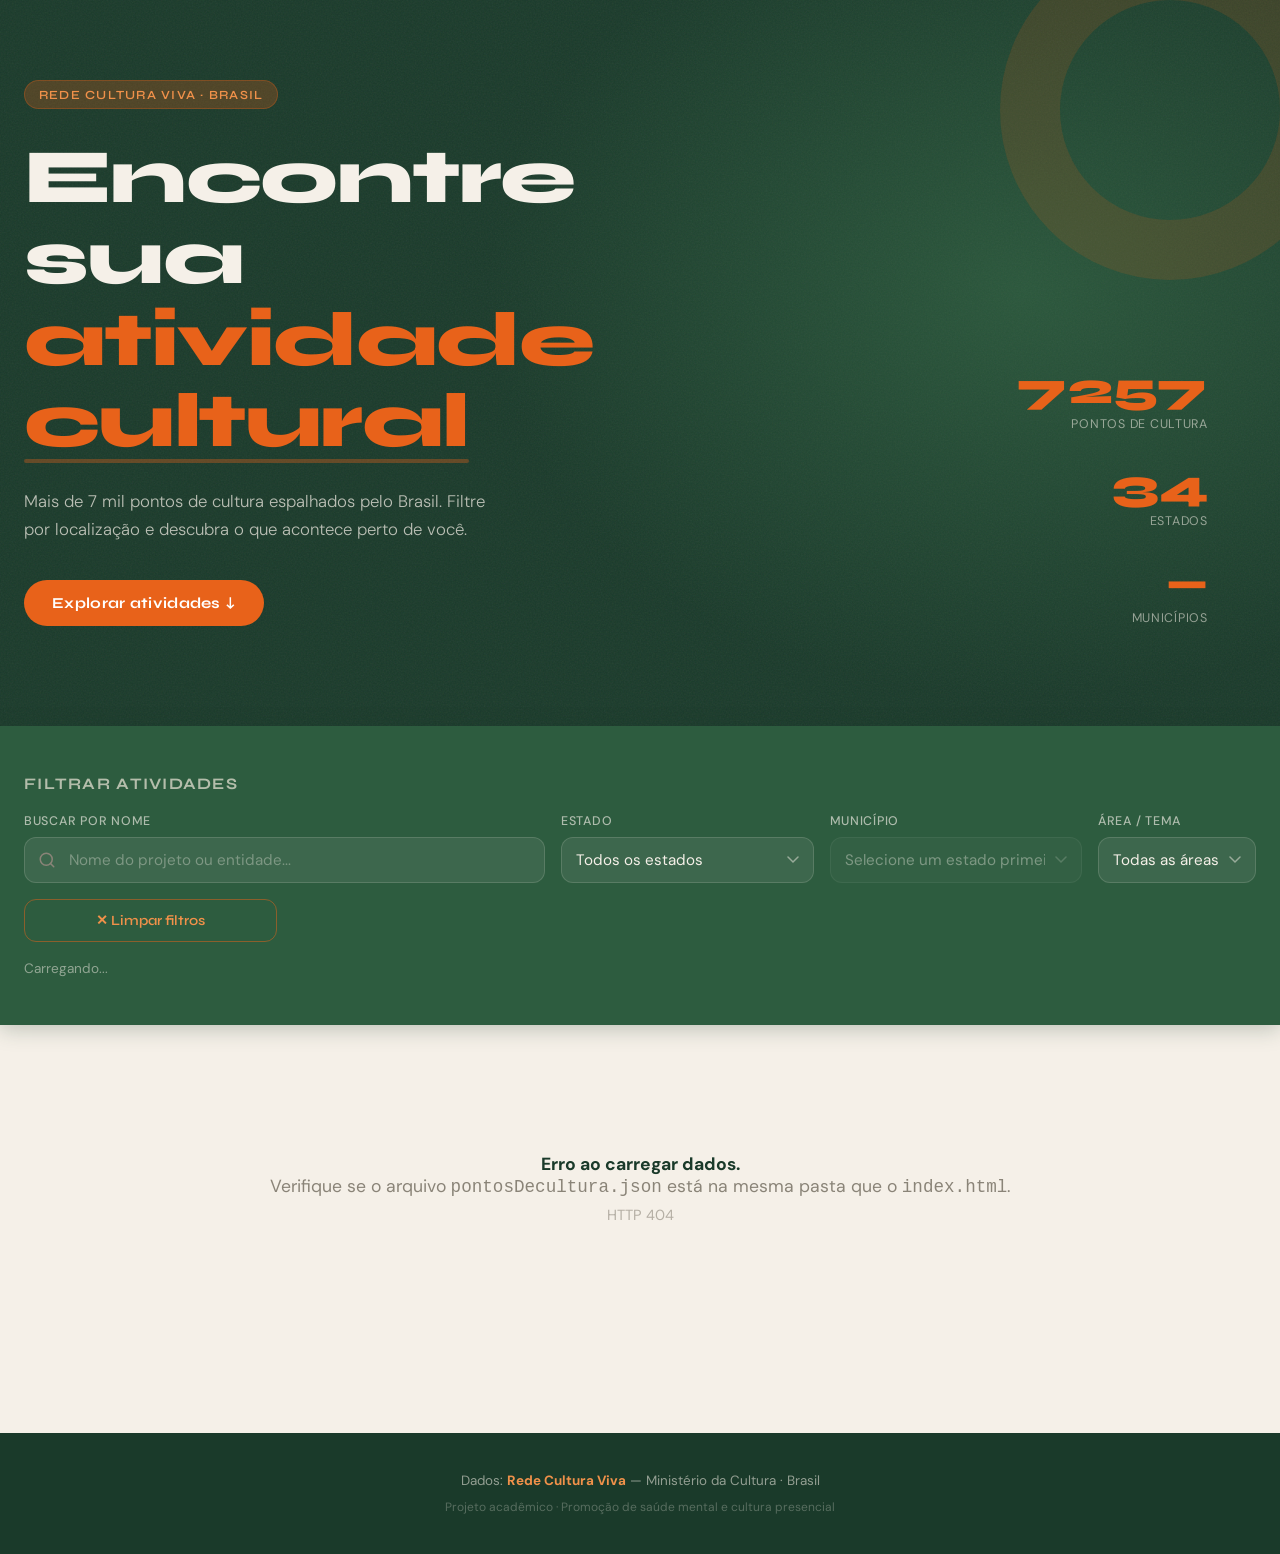
==== index.html @ 4eca0231 "Base do Projeto (desenvolvimento web)" ====
<!DOCTYPE html>
<html lang="pt-BR">
<head>
  <meta charset="UTF-8" />
  <meta name="viewport" content="width=device-width, initial-scale=1.0" />
  <title>Cultura Viva — Pontos de Cultura</title>
  <link rel="preconnect" href="https://fonts.googleapis.com" />
  <link rel="preconnect" href="https://fonts.gstatic.com" crossorigin />
  <link href="https://fonts.googleapis.com/css2?family=Syne:wght@400;600;700;800&family=DM+Sans:ital,wght@0,300;0,400;0,500;1,300&display=swap" rel="stylesheet" />
  <link rel="stylesheet" href="style.css" />
</head>
<body>

  <!-- ══════════════════ HERO ══════════════════ -->
  <header class="hero">
    <div class="hero__noise"></div>
    <div class="hero__content">
      <div class="hero__badge">Rede Cultura Viva · Brasil</div>
      <h1 class="hero__title">
        Encontre sua<br />
        <em>atividade cultural</em>
      </h1>
      <p class="hero__subtitle">
        Mais de 7 mil pontos de cultura espalhados pelo Brasil.
        Filtre por localização e descubra o que acontece perto de você.
      </p>
      <a href="#explorar" class="hero__cta">Explorar atividades ↓</a>
    </div>
    <div class="hero__stats">
      <div class="stat">
        <span class="stat__num" id="stat-total">7257</span>
        <span class="stat__label">Pontos de Cultura</span>
      </div>
      <div class="stat">
        <span class="stat__num">34</span>
        <span class="stat__label">Estados</span>
      </div>
      <div class="stat">
        <span class="stat__num" id="stat-municipios">—</span>
        <span class="stat__label">Municípios</span>
      </div>
    </div>
  </header>

  <!-- ══════════════════ FILTROS ══════════════════ -->
  <section id="explorar" class="filtros-section">
    <div class="container">
      <h2 class="section-title">Filtrar atividades</h2>

      <div class="filtros-grid">

        <!-- Busca livre -->
        <div class="filtro-grupo filtro-grupo--wide">
          <label class="filtro-label" for="busca">Buscar por nome</label>
          <div class="input-icon">
            <svg xmlns="http://www.w3.org/2000/svg" width="18" height="18" fill="none" viewBox="0 0 24 24" stroke="currentColor" stroke-width="2"><circle cx="11" cy="11" r="8"/><path stroke-linecap="round" d="M21 21l-4.35-4.35"/></svg>
            <input type="text" id="busca" class="filtro-input" placeholder="Nome do projeto ou entidade..." />
          </div>
        </div>

        <!-- Estado -->
        <div class="filtro-grupo">
          <label class="filtro-label" for="filtro-estado">Estado</label>
          <select id="filtro-estado" class="filtro-select">
            <option value="">Todos os estados</option>
          </select>
        </div>

        <!-- Município -->
        <div class="filtro-grupo">
          <label class="filtro-label" for="filtro-municipio">Município</label>
          <select id="filtro-municipio" class="filtro-select" disabled>
            <option value="">Selecione um estado primeiro</option>
          </select>
        </div>

        <!-- Área -->
        <div class="filtro-grupo">
          <label class="filtro-label" for="filtro-area">Área / Tema</label>
          <select id="filtro-area" class="filtro-select">
            <option value="">Todas as áreas</option>
          </select>
        </div>

        <!-- Botão limpar -->
        <div class="filtro-grupo filtro-grupo--action">
          <button id="btn-limpar" class="btn-limpar">✕ Limpar filtros</button>
        </div>

      </div>

      <!-- Contador de resultados -->
      <div class="resultado-info" id="resultado-info">
        <span id="resultado-count">Carregando...</span>
      </div>
    </div>
  </section>

  <!-- ══════════════════ LISTA DE CARDS ══════════════════ -->
  <main class="container" id="lista-container">
    <div class="cards-grid" id="cards-grid">
      <!-- Cards injetados via JS -->
      <div class="loading-state">
        <div class="spinner"></div>
        <p>Carregando pontos de cultura…</p>
      </div>
    </div>

    <!-- Paginação -->
    <div class="paginacao" id="paginacao"></div>
  </main>

  <!-- ══════════════════ MODAL DE DETALHES ══════════════════ -->
  <div class="modal-overlay" id="modal-overlay" role="dialog" aria-modal="true" aria-labelledby="modal-nome">
    <div class="modal">
      <button class="modal__close" id="modal-close" aria-label="Fechar">✕</button>
      <div class="modal__body" id="modal-body"></div>
    </div>
  </div>

  <!-- ══════════════════ RODAPÉ ══════════════════ -->
  <footer class="rodape">
    <div class="container">
      <p>Dados: <strong>Rede Cultura Viva</strong> — Ministério da Cultura · Brasil</p>
      <p class="rodape__aviso">Projeto acadêmico · Promoção de saúde mental e cultura presencial</p>
    </div>
  </footer>

  <script src="app.js"></script>
</body>
</html>
---- style.css ----
/* ═══════════════════════════════════════════════
   CULTURA VIVA — Stylesheet
   Fonte display : Syne (bold, geométrica)
   Fonte corpo   : DM Sans (legível, moderna)
   Paleta        : verde-musgo escuro + laranja-quente + creme
   Estética      : editorial orgânica, grafismo popular brasileiro
═══════════════════════════════════════════════ */

/* ── TOKENS ── */
:root {
  --verde:       #1a3a2a;
  --verde-mid:   #2d5c3f;
  --verde-light: #4a8c5c;
  --laranja:     #e8621a;
  --laranja-2:   #f0914a;
  --creme:       #f5f0e8;
  --creme-2:     #ede7d9;
  --cinza:       #8a8478;
  --preto:       #111209;

  --font-display: 'Syne', sans-serif;
  --font-body:    'DM Sans', sans-serif;

  --radius:   12px;
  --radius-lg: 20px;
  --shadow:   0 4px 24px rgba(26,58,42,.12);
  --shadow-lg:0 12px 40px rgba(26,58,42,.18);

  --transition: .22s cubic-bezier(.4,0,.2,1);
}

/* ── RESET ── */
*, *::before, *::after { box-sizing: border-box; margin: 0; padding: 0; }

html { scroll-behavior: smooth; }

body {
  font-family: var(--font-body);
  background: var(--creme);
  color: var(--preto);
  min-height: 100vh;
  overflow-x: hidden;
}

.container {
  max-width: 1280px;
  margin: 0 auto;
  padding: 0 24px;
}

/* ══════════════════════════════════════════════
   HERO
══════════════════════════════════════════════ */
.hero {
  background: var(--verde);
  position: relative;
  overflow: hidden;
  padding: 80px 24px 100px;
  display: grid;
  grid-template-columns: 1fr auto;
  align-items: end;
  gap: 48px;
  max-width: 100%;
}

/* Textura de ruído */
.hero__noise {
  position: absolute;
  inset: 0;
  background-image:
    radial-gradient(ellipse 60% 80% at 80% 40%, rgba(74,140,92,.35) 0%, transparent 70%),
    url("data:image/svg+xml,%3Csvg xmlns='http://www.w3.org/2000/svg' width='300' height='300'%3E%3Cfilter id='n'%3E%3CfeTurbulence type='fractalNoise' baseFrequency='.65' numOctaves='3' stitchTiles='stitch'/%3E%3C/filter%3E%3Crect width='300' height='300' filter='url(%23n)' opacity='.07'/%3E%3C/svg%3E");
  background-size: cover, 300px 300px;
  pointer-events: none;
}

/* Ornamento gráfico */
.hero::after {
  content: '';
  position: absolute;
  right: -60px;
  top: -60px;
  width: 340px;
  height: 340px;
  border-radius: 50%;
  border: 60px solid rgba(232,98,26,.15);
  pointer-events: none;
}

.hero__content {
  position: relative;
  z-index: 1;
  max-width: 640px;
}

.hero__badge {
  display: inline-block;
  background: rgba(232,98,26,.25);
  color: var(--laranja-2);
  font-family: var(--font-display);
  font-size: .78rem;
  font-weight: 600;
  letter-spacing: .1em;
  text-transform: uppercase;
  padding: 6px 14px;
  border-radius: 100px;
  margin-bottom: 28px;
  border: 1px solid rgba(232,98,26,.3);
}

.hero__title {
  font-family: var(--font-display);
  font-size: clamp(2.6rem, 6vw, 5rem);
  font-weight: 800;
  color: var(--creme);
  line-height: 1.06;
  letter-spacing: -.02em;
  margin-bottom: 24px;
}

.hero__title em {
  font-style: normal;
  color: var(--laranja);
  position: relative;
}

.hero__title em::after {
  content: '';
  position: absolute;
  bottom: 4px;
  left: 0;
  right: 0;
  height: 4px;
  background: var(--laranja);
  border-radius: 2px;
  opacity: .35;
}

.hero__subtitle {
  font-size: 1.05rem;
  font-weight: 300;
  color: rgba(245,240,232,.72);
  line-height: 1.7;
  max-width: 480px;
  margin-bottom: 36px;
}

.hero__cta {
  display: inline-block;
  background: var(--laranja);
  color: #fff;
  font-family: var(--font-display);
  font-weight: 700;
  font-size: .95rem;
  padding: 14px 28px;
  border-radius: 100px;
  text-decoration: none;
  letter-spacing: .02em;
  transition: background var(--transition), transform var(--transition);
}

.hero__cta:hover {
  background: var(--laranja-2);
  transform: translateY(-2px);
}

.hero__stats {
  position: relative;
  z-index: 1;
  display: flex;
  flex-direction: column;
  gap: 32px;
  padding-right: 48px;
}

.stat { text-align: right; }

.stat__num {
  display: block;
  font-family: var(--font-display);
  font-size: 2.8rem;
  font-weight: 800;
  color: var(--laranja);
  line-height: 1;
}

.stat__label {
  display: block;
  font-size: .78rem;
  color: rgba(245,240,232,.55);
  letter-spacing: .06em;
  text-transform: uppercase;
  margin-top: 4px;
}

/* ══════════════════════════════════════════════
   FILTROS
══════════════════════════════════════════════ */
.filtros-section {
  background: var(--verde-mid);
  padding: 48px 0;
  position: sticky;
  top: 0;
  z-index: 100;
  box-shadow: 0 4px 20px rgba(26,58,42,.25);
}

.section-title {
  font-family: var(--font-display);
  font-size: 1rem;
  font-weight: 700;
  color: var(--creme-2);
  letter-spacing: .08em;
  text-transform: uppercase;
  margin-bottom: 20px;
  opacity: .7;
}

.filtros-grid {
  display: grid;
  grid-template-columns: 1fr 1fr 1fr 1fr auto;
  gap: 16px;
  align-items: end;
}

.filtro-grupo--wide {
  grid-column: span 2;
}

.filtro-label {
  display: block;
  font-size: .78rem;
  font-weight: 500;
  color: rgba(245,240,232,.65);
  letter-spacing: .06em;
  text-transform: uppercase;
  margin-bottom: 8px;
}

.input-icon {
  position: relative;
}

.input-icon svg {
  position: absolute;
  left: 14px;
  top: 50%;
  transform: translateY(-50%);
  color: var(--cinza);
  pointer-events: none;
}

.filtro-input {
  width: 100%;
  padding: 12px 14px 12px 44px;
  background: rgba(245,240,232,.08);
  border: 1.5px solid rgba(245,240,232,.15);
  border-radius: var(--radius);
  color: var(--creme);
  font-family: var(--font-body);
  font-size: .95rem;
  outline: none;
  transition: border-color var(--transition), background var(--transition);
}

.filtro-input::placeholder { color: rgba(245,240,232,.35); }

.filtro-input:focus {
  border-color: var(--laranja);
  background: rgba(245,240,232,.12);
}

.filtro-select {
  width: 100%;
  padding: 12px 36px 12px 14px;
  background: rgba(245,240,232,.08);
  border: 1.5px solid rgba(245,240,232,.15);
  border-radius: var(--radius);
  color: var(--creme);
  font-family: var(--font-body);
  font-size: .95rem;
  outline: none;
  cursor: pointer;
  appearance: none;
  background-image: url("data:image/svg+xml,%3Csvg xmlns='http://www.w3.org/2000/svg' width='12' height='8' fill='none' viewBox='0 0 12 8'%3E%3Cpath stroke='%23f5f0e8' stroke-opacity='.5' stroke-width='1.5' stroke-linecap='round' d='M1 1l5 5 5-5'/%3E%3C/svg%3E");
  background-repeat: no-repeat;
  background-position: right 14px center;
  transition: border-color var(--transition), background-color var(--transition);
}

.filtro-select option { background: var(--verde); color: var(--creme); }

.filtro-select:focus { border-color: var(--laranja); }

.filtro-select:disabled {
  opacity: .4;
  cursor: not-allowed;
}

.filtro-grupo--action {
  display: flex;
  align-items: flex-end;
}

.btn-limpar {
  width: 100%;
  padding: 12px 20px;
  background: transparent;
  border: 1.5px solid rgba(232,98,26,.5);
  border-radius: var(--radius);
  color: var(--laranja-2);
  font-family: var(--font-display);
  font-weight: 600;
  font-size: .88rem;
  cursor: pointer;
  transition: all var(--transition);
  white-space: nowrap;
}

.btn-limpar:hover {
  background: rgba(232,98,26,.15);
  border-color: var(--laranja);
}

.resultado-info {
  margin-top: 18px;
  font-size: .85rem;
  color: rgba(245,240,232,.5);
}

#resultado-count strong { color: var(--laranja-2); }

/* ══════════════════════════════════════════════
   CARDS GRID
══════════════════════════════════════════════ */
main.container {
  padding-top: 48px;
  padding-bottom: 80px;
}

.cards-grid {
  display: grid;
  grid-template-columns: repeat(auto-fill, minmax(340px, 1fr));
  gap: 24px;
}

/* Estado de carregamento */
.loading-state {
  grid-column: 1 / -1;
  display: flex;
  flex-direction: column;
  align-items: center;
  gap: 20px;
  padding: 80px 0;
  color: var(--cinza);
}

.spinner {
  width: 40px;
  height: 40px;
  border: 3px solid var(--creme-2);
  border-top-color: var(--laranja);
  border-radius: 50%;
  animation: spin .8s linear infinite;
}

@keyframes spin { to { transform: rotate(360deg); } }

/* Card */
.card {
  background: #fff;
  border-radius: var(--radius-lg);
  border: 1.5px solid var(--creme-2);
  overflow: hidden;
  display: flex;
  flex-direction: column;
  cursor: pointer;
  transition: transform var(--transition), box-shadow var(--transition), border-color var(--transition);
  animation: fadeUp .35s ease both;
}

.card:hover {
  transform: translateY(-4px);
  box-shadow: var(--shadow-lg);
  border-color: var(--laranja);
}

@keyframes fadeUp {
  from { opacity: 0; transform: translateY(16px); }
  to   { opacity: 1; transform: translateY(0); }
}

/* Faixa de cor no topo do card (por estado, ciclado) */
.card__stripe {
  height: 6px;
  background: var(--verde-mid);
  flex-shrink: 0;
}

.card__body {
  padding: 22px 22px 16px;
  flex: 1;
  display: flex;
  flex-direction: column;
  gap: 12px;
}

.card__local {
  display: flex;
  align-items: center;
  gap: 6px;
  font-size: .75rem;
  font-weight: 500;
  color: var(--cinza);
  letter-spacing: .04em;
  text-transform: uppercase;
}

.card__local-dot {
  width: 7px;
  height: 7px;
  border-radius: 50%;
  background: var(--laranja);
  flex-shrink: 0;
}

.card__nome {
  font-family: var(--font-display);
  font-size: 1.1rem;
  font-weight: 700;
  color: var(--verde);
  line-height: 1.3;
}

.card__entidade {
  font-size: .84rem;
  color: var(--cinza);
  font-style: italic;
}

.card__areas {
  display: flex;
  flex-wrap: wrap;
  gap: 6px;
  margin-top: 2px;
}

.tag {
  display: inline-block;
  background: var(--creme-2);
  color: var(--verde-mid);
  font-size: .7rem;
  font-weight: 600;
  letter-spacing: .04em;
  text-transform: uppercase;
  padding: 4px 10px;
  border-radius: 100px;
  border: 1px solid transparent;
  transition: all var(--transition);
}

.tag--laranja {
  background: rgba(232,98,26,.1);
  color: var(--laranja);
}

.card__footer {
  padding: 14px 22px;
  border-top: 1.5px solid var(--creme-2);
  display: flex;
  align-items: center;
  justify-content: space-between;
}

.card__ver-mais {
  font-family: var(--font-display);
  font-size: .78rem;
  font-weight: 700;
  color: var(--laranja);
  letter-spacing: .04em;
  text-transform: uppercase;
  display: flex;
  align-items: center;
  gap: 4px;
}

.card__publico-count {
  font-size: .75rem;
  color: var(--cinza);
}

/* Sem resultados */
.sem-resultados {
  grid-column: 1 / -1;
  text-align: center;
  padding: 80px 0;
  color: var(--cinza);
  font-size: 1.1rem;
}

.sem-resultados strong { color: var(--verde); }

/* ══════════════════════════════════════════════
   PAGINAÇÃO
══════════════════════════════════════════════ */
.paginacao {
  display: flex;
  justify-content: center;
  align-items: center;
  gap: 8px;
  margin-top: 48px;
  flex-wrap: wrap;
}

.pag-btn {
  min-width: 40px;
  height: 40px;
  padding: 0 12px;
  border: 1.5px solid var(--creme-2);
  border-radius: var(--radius);
  background: #fff;
  color: var(--verde);
  font-family: var(--font-display);
  font-weight: 600;
  font-size: .88rem;
  cursor: pointer;
  transition: all var(--transition);
}

.pag-btn:hover {
  border-color: var(--laranja);
  color: var(--laranja);
}

.pag-btn--ativo {
  background: var(--verde);
  border-color: var(--verde);
  color: var(--creme);
}

.pag-btn--ativo:hover {
  color: var(--creme);
  border-color: var(--verde);
}

.pag-btn:disabled {
  opacity: .3;
  cursor: not-allowed;
}

.pag-ellipsis {
  color: var(--cinza);
  font-size: .9rem;
  padding: 0 4px;
}

/* ══════════════════════════════════════════════
   MODAL
══════════════════════════════════════════════ */
.modal-overlay {
  position: fixed;
  inset: 0;
  background: rgba(17,18,9,.6);
  backdrop-filter: blur(6px);
  z-index: 1000;
  display: flex;
  align-items: center;
  justify-content: center;
  padding: 24px;
  opacity: 0;
  pointer-events: none;
  transition: opacity var(--transition);
}

.modal-overlay.ativo {
  opacity: 1;
  pointer-events: all;
}

.modal {
  background: #fff;
  border-radius: var(--radius-lg);
  max-width: 680px;
  width: 100%;
  max-height: 88vh;
  overflow-y: auto;
  position: relative;
  box-shadow: var(--shadow-lg);
  transform: translateY(24px);
  transition: transform var(--transition);
}

.modal-overlay.ativo .modal {
  transform: translateY(0);
}

.modal__close {
  position: sticky;
  top: 16px;
  float: right;
  margin: 16px 16px 0 0;
  width: 36px;
  height: 36px;
  border-radius: 50%;
  border: 1.5px solid var(--creme-2);
  background: #fff;
  color: var(--cinza);
  font-size: .9rem;
  cursor: pointer;
  display: flex;
  align-items: center;
  justify-content: center;
  z-index: 10;
  transition: all var(--transition);
}

.modal__close:hover {
  background: var(--preto);
  color: #fff;
  border-color: var(--preto);
}

.modal__body {
  padding: 32px 36px 36px;
  clear: both;
}

/* Conteúdo do modal */
.modal-stripe {
  height: 8px;
  border-radius: var(--radius-lg) var(--radius-lg) 0 0;
  margin: -32px -36px 28px;
}

.modal-local {
  font-size: .78rem;
  font-weight: 600;
  color: var(--cinza);
  letter-spacing: .06em;
  text-transform: uppercase;
  margin-bottom: 8px;
  display: flex;
  align-items: center;
  gap: 6px;
}

.modal-local::before {
  content: '📍';
  font-size: .9rem;
}

.modal-nome {
  font-family: var(--font-display);
  font-size: 1.7rem;
  font-weight: 800;
  color: var(--verde);
  line-height: 1.2;
  margin-bottom: 6px;
}

.modal-entidade {
  font-size: .9rem;
  color: var(--cinza);
  font-style: italic;
  margin-bottom: 28px;
}

.modal-secao {
  margin-bottom: 24px;
}

.modal-secao__titulo {
  font-family: var(--font-display);
  font-size: .72rem;
  font-weight: 700;
  letter-spacing: .1em;
  text-transform: uppercase;
  color: var(--cinza);
  margin-bottom: 10px;
  padding-bottom: 8px;
  border-bottom: 1.5px solid var(--creme-2);
}

.modal-tags {
  display: flex;
  flex-wrap: wrap;
  gap: 7px;
}

.modal-lista {
  list-style: none;
  display: flex;
  flex-direction: column;
  gap: 6px;
}

.modal-lista li {
  font-size: .9rem;
  color: var(--preto);
  padding-left: 16px;
  position: relative;
}

.modal-lista li::before {
  content: '▸';
  position: absolute;
  left: 0;
  color: var(--laranja);
  font-size: .75rem;
  top: 2px;
}

.modal-endereco {
  font-size: .9rem;
  color: var(--cinza);
  display: flex;
  align-items: flex-start;
  gap: 8px;
  line-height: 1.5;
}

/* ══════════════════════════════════════════════
   RODAPÉ
══════════════════════════════════════════════ */
.rodape {
  background: var(--verde);
  color: rgba(245,240,232,.55);
  text-align: center;
  padding: 36px 24px;
  font-size: .84rem;
  line-height: 1.8;
}

.rodape strong { color: var(--laranja-2); }

.rodape__aviso {
  margin-top: 4px;
  font-size: .75rem;
  opacity: .5;
}

/* ══════════════════════════════════════════════
   RESPONSIVIDADE
══════════════════════════════════════════════ */
@media (max-width: 1024px) {
  .filtros-grid {
    grid-template-columns: 1fr 1fr;
  }
  .filtro-grupo--wide { grid-column: span 2; }
  .filtro-grupo--action { grid-column: span 2; }
  .filtros-section { position: relative; }
}

@media (max-width: 768px) {
  .hero {
    grid-template-columns: 1fr;
    padding: 60px 24px 64px;
  }
  .hero__stats {
    flex-direction: row;
    padding-right: 0;
    gap: 24px;
  }
  .stat { text-align: left; }
  .stat__num { font-size: 2rem; }

  .filtros-grid {
    grid-template-columns: 1fr;
  }
  .filtro-grupo--wide { grid-column: span 1; }
  .filtro-grupo--action { grid-column: span 1; }

  .cards-grid {
    grid-template-columns: 1fr;
  }

  .modal__body { padding: 24px; }
  .modal-nome { font-size: 1.3rem; }
}
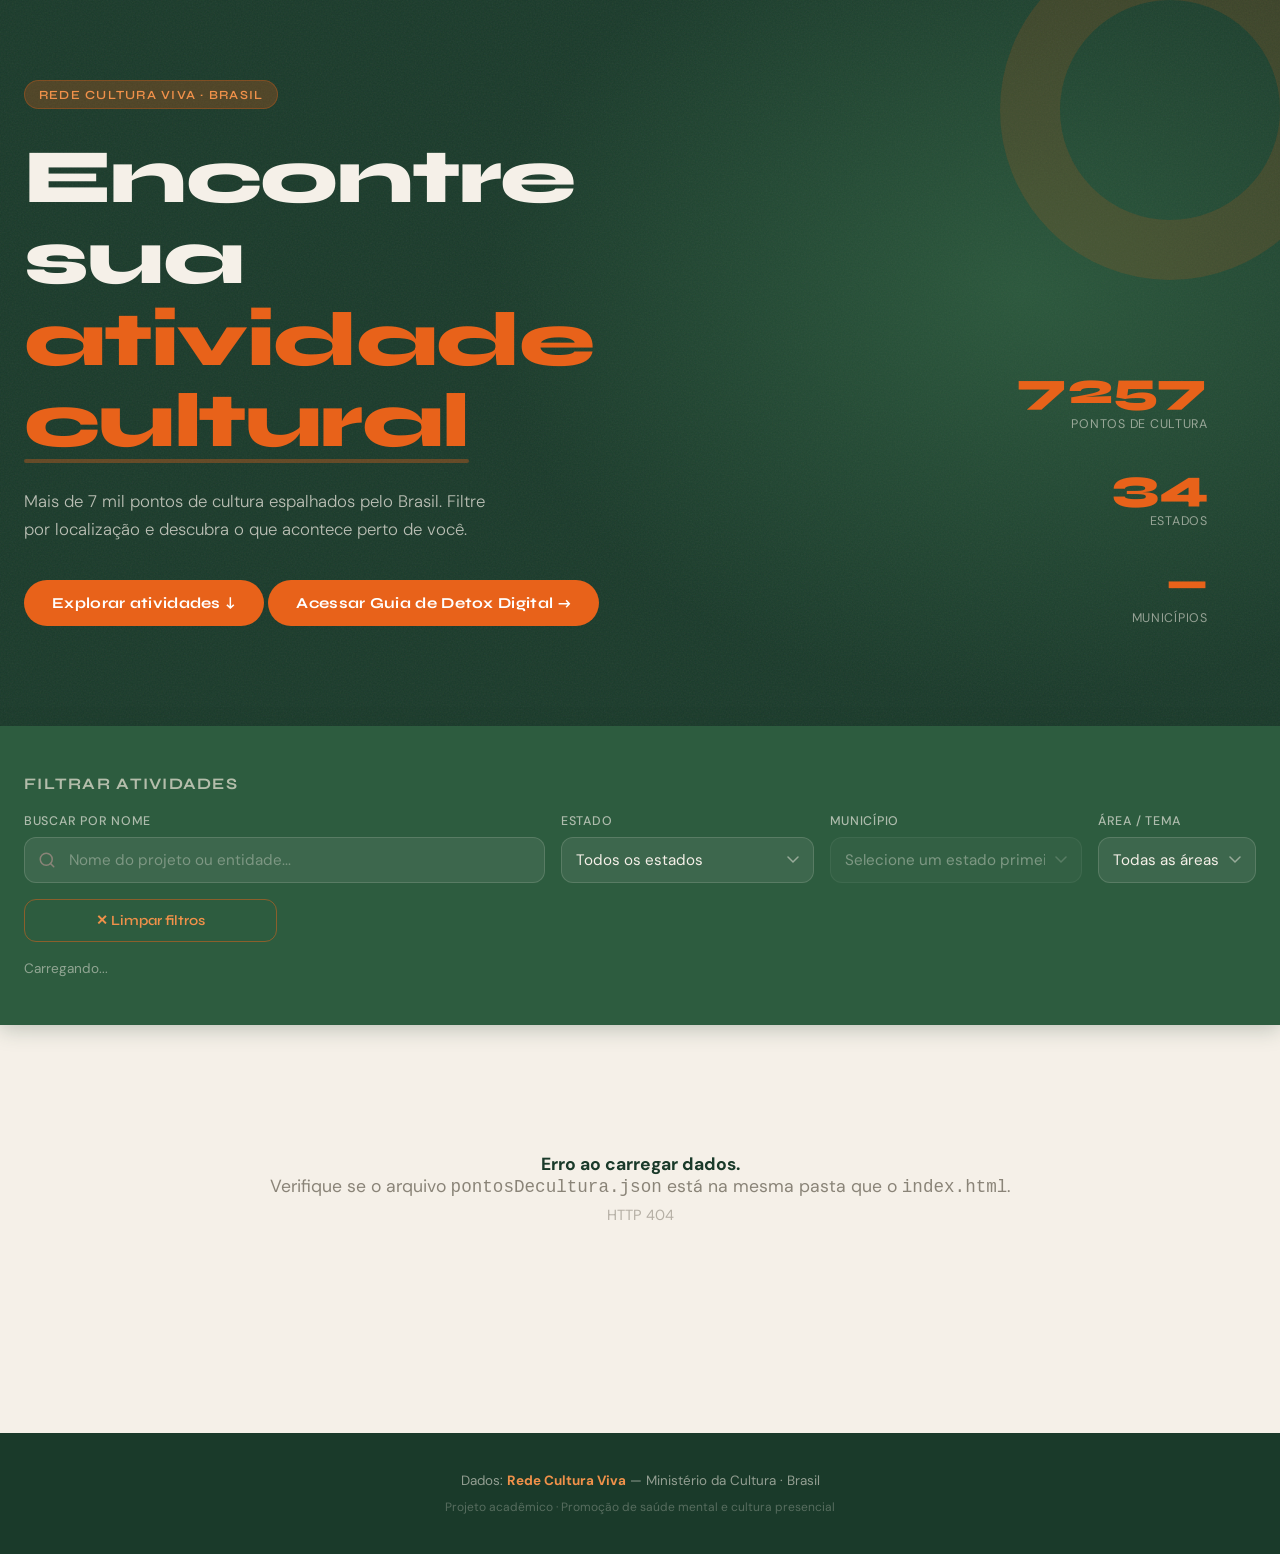
==== commit 62e60e3f: "Projeto Completo Parabéns, até o momento." ====
--- a/index.html
+++ b/index.html
@@ -12,6 +12,7 @@
 <body>
 
   <!-- ══════════════════ HERO ══════════════════ -->
+   
   <header class="hero">
     <div class="hero__noise"></div>
     <div class="hero__content">
@@ -25,6 +26,9 @@
         Filtre por localização e descubra o que acontece perto de você.
       </p>
       <a href="#explorar" class="hero__cta">Explorar atividades ↓</a>
+      <a href="Guia-Detox-Digital1.0.pdf" class="hero__cta" target="_blank" rel="noopener noreferrer">
+    Acessar Guia de Detox Digital →
+</a>
     </div>
     <div class="hero__stats">
       <div class="stat">
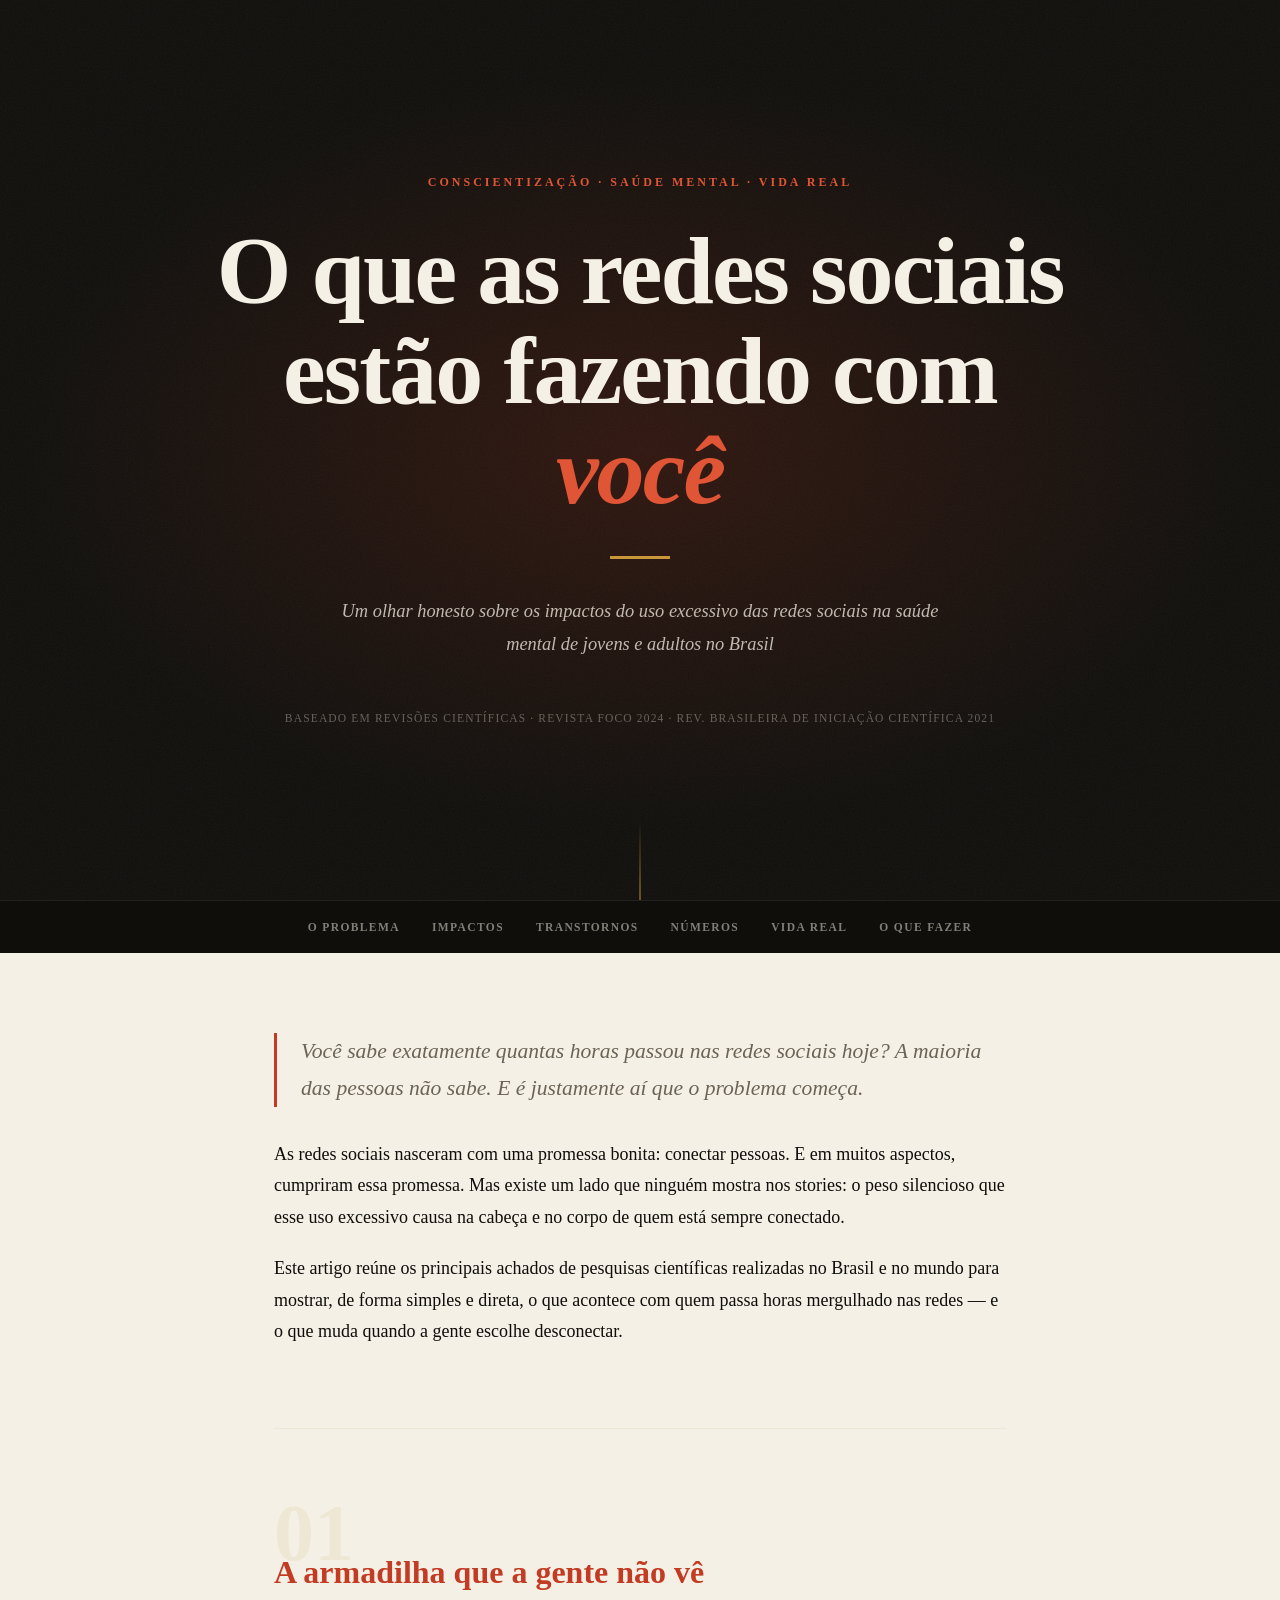
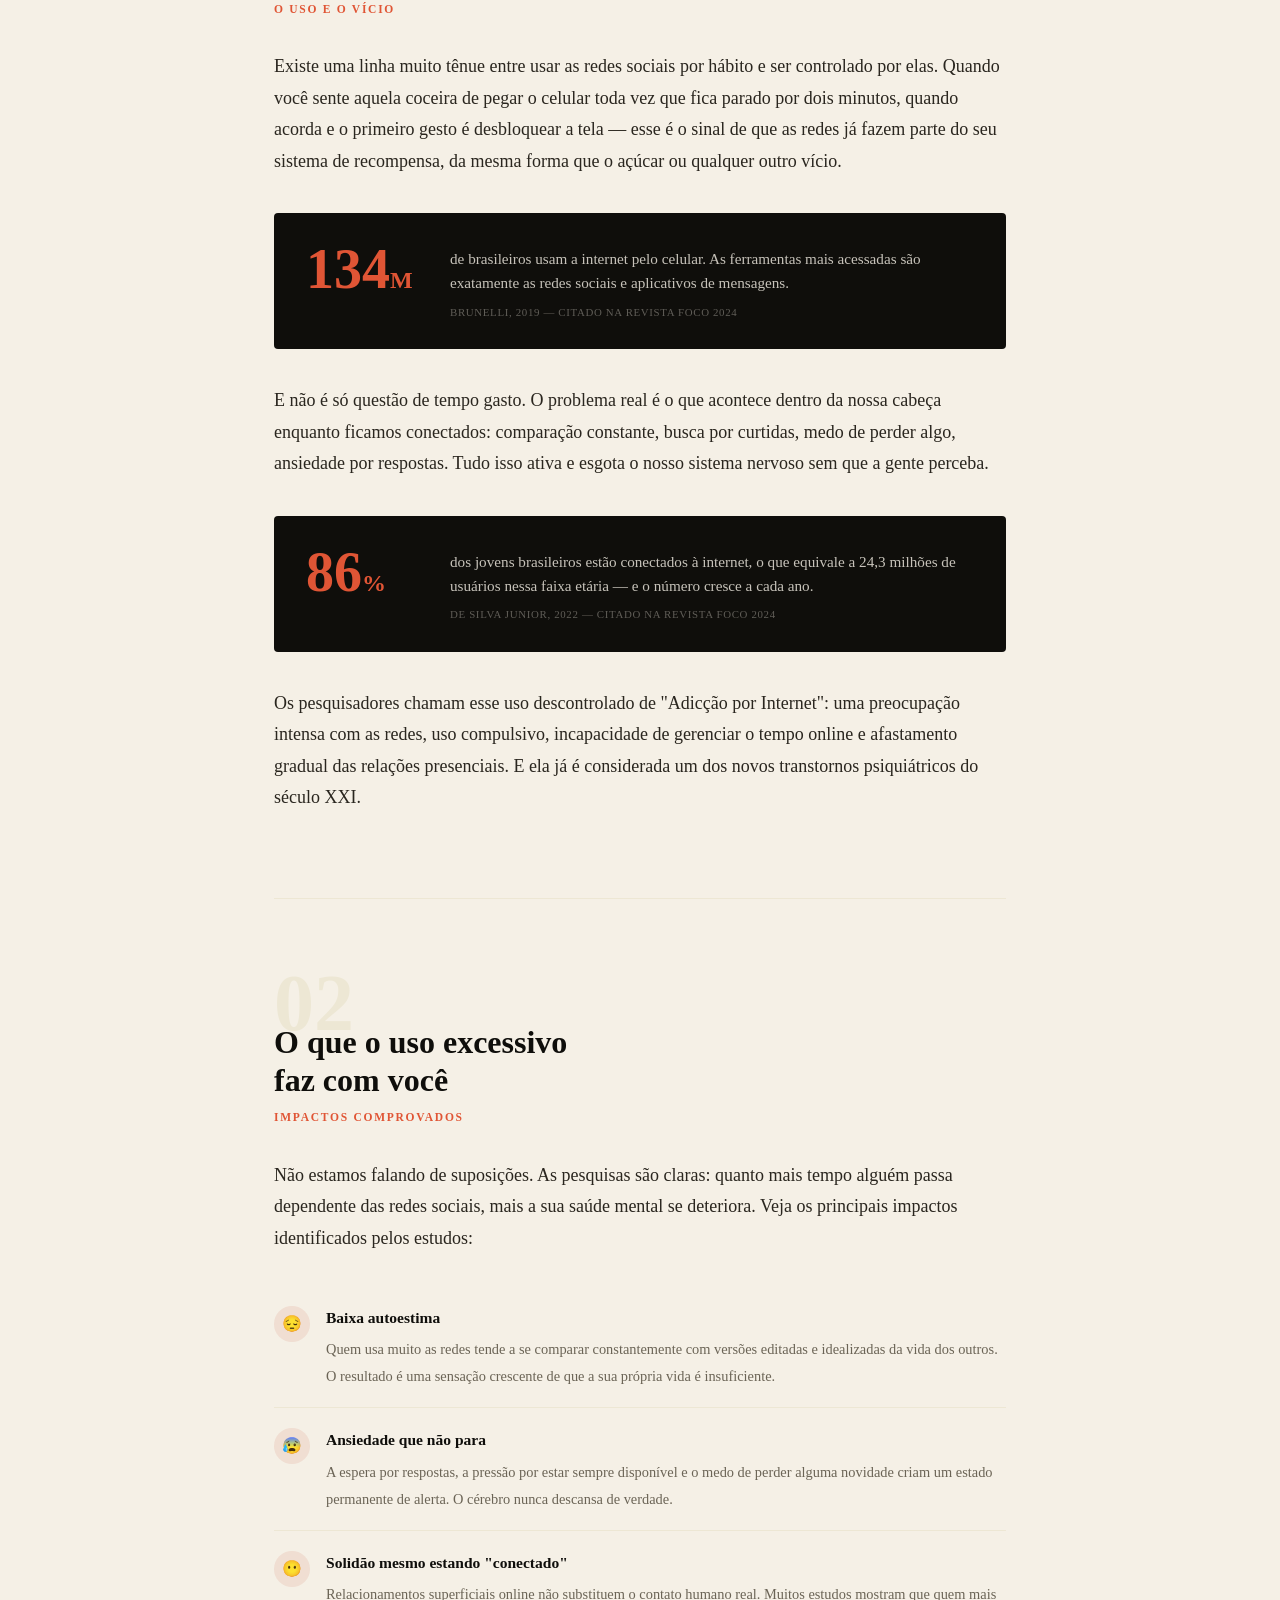
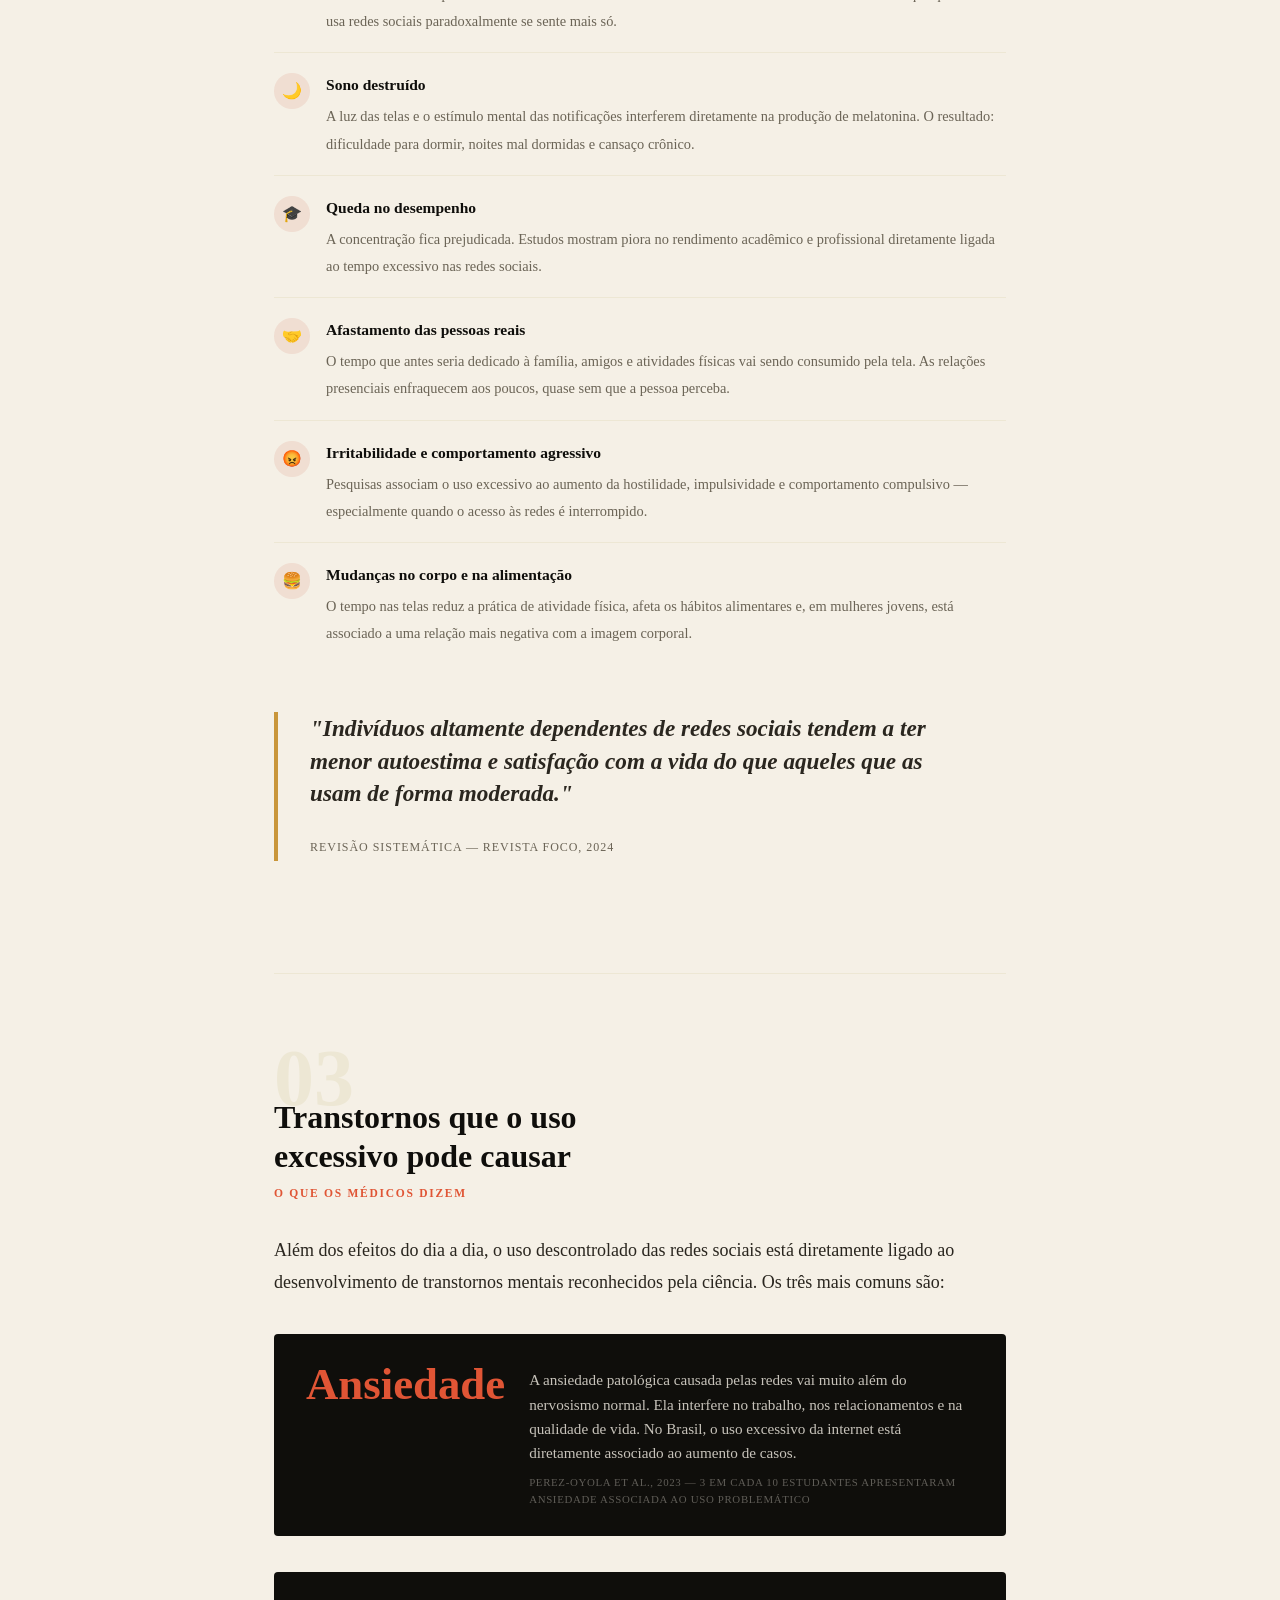
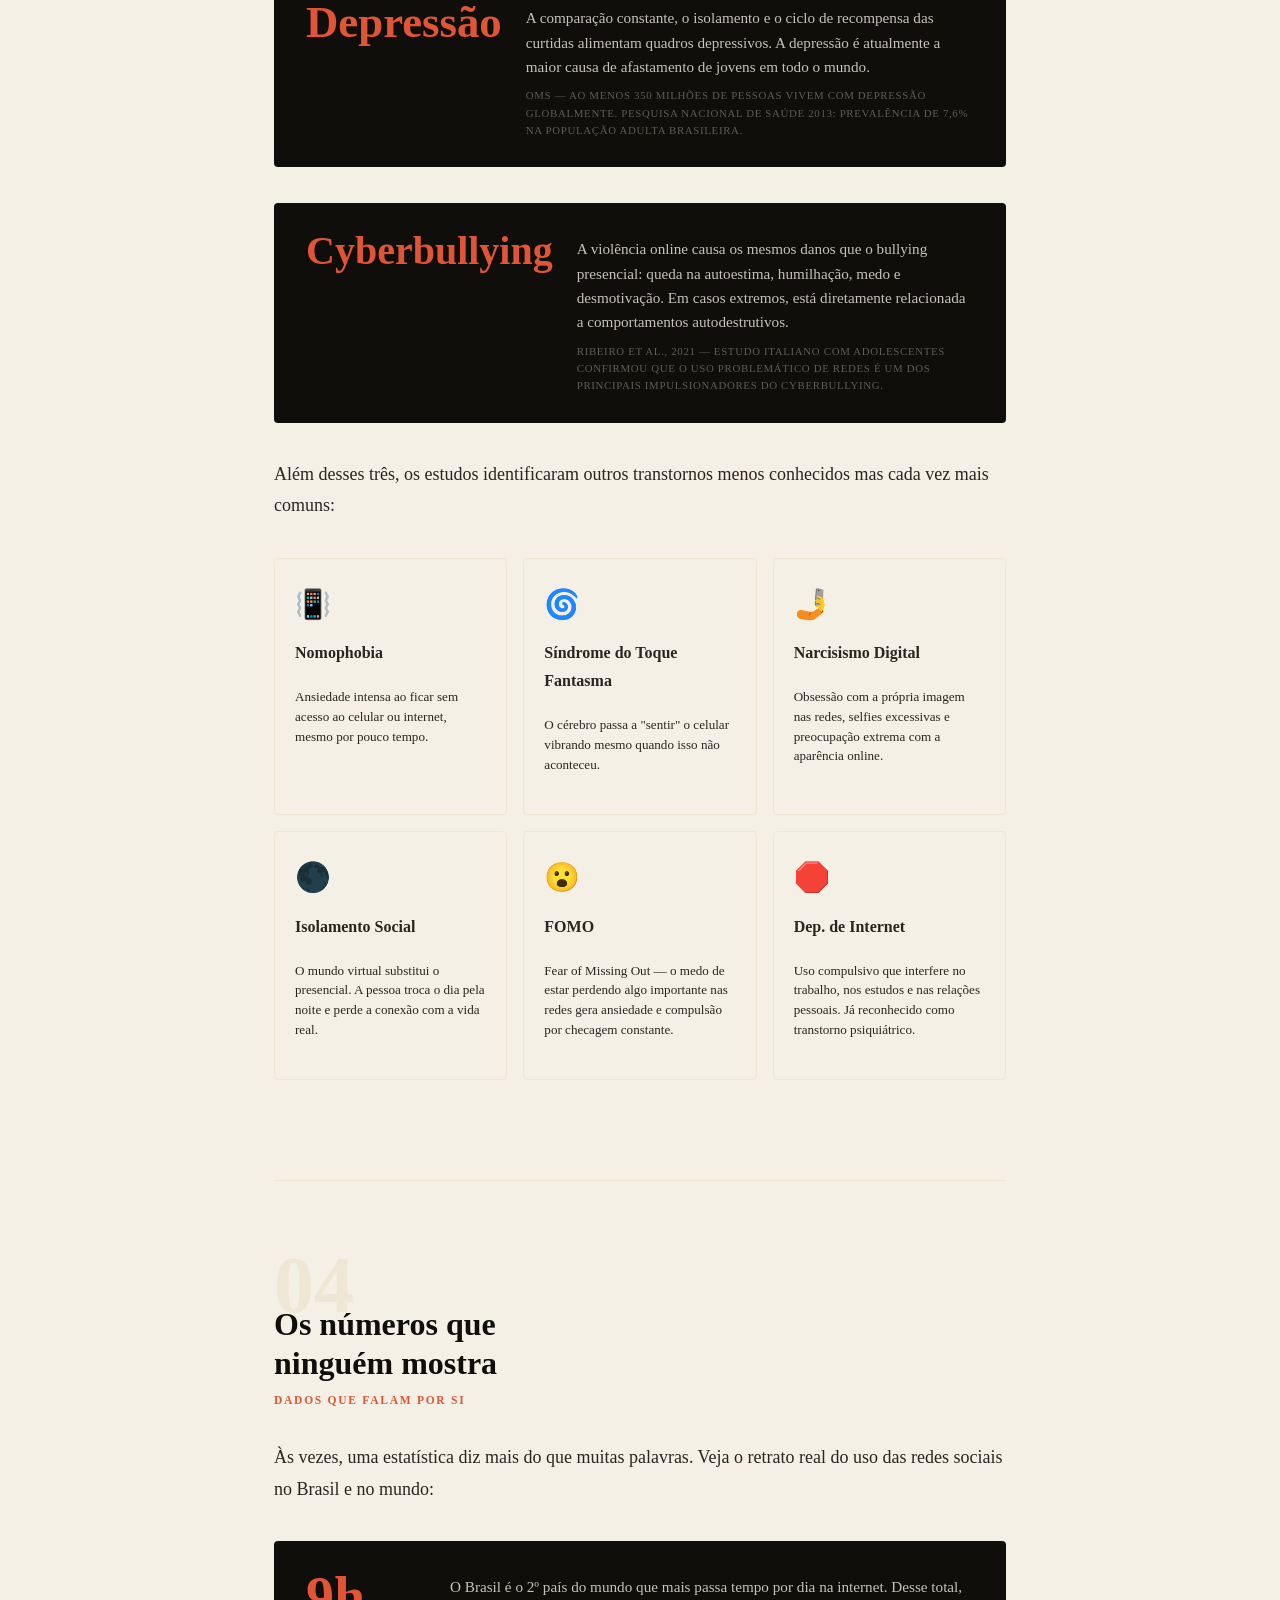
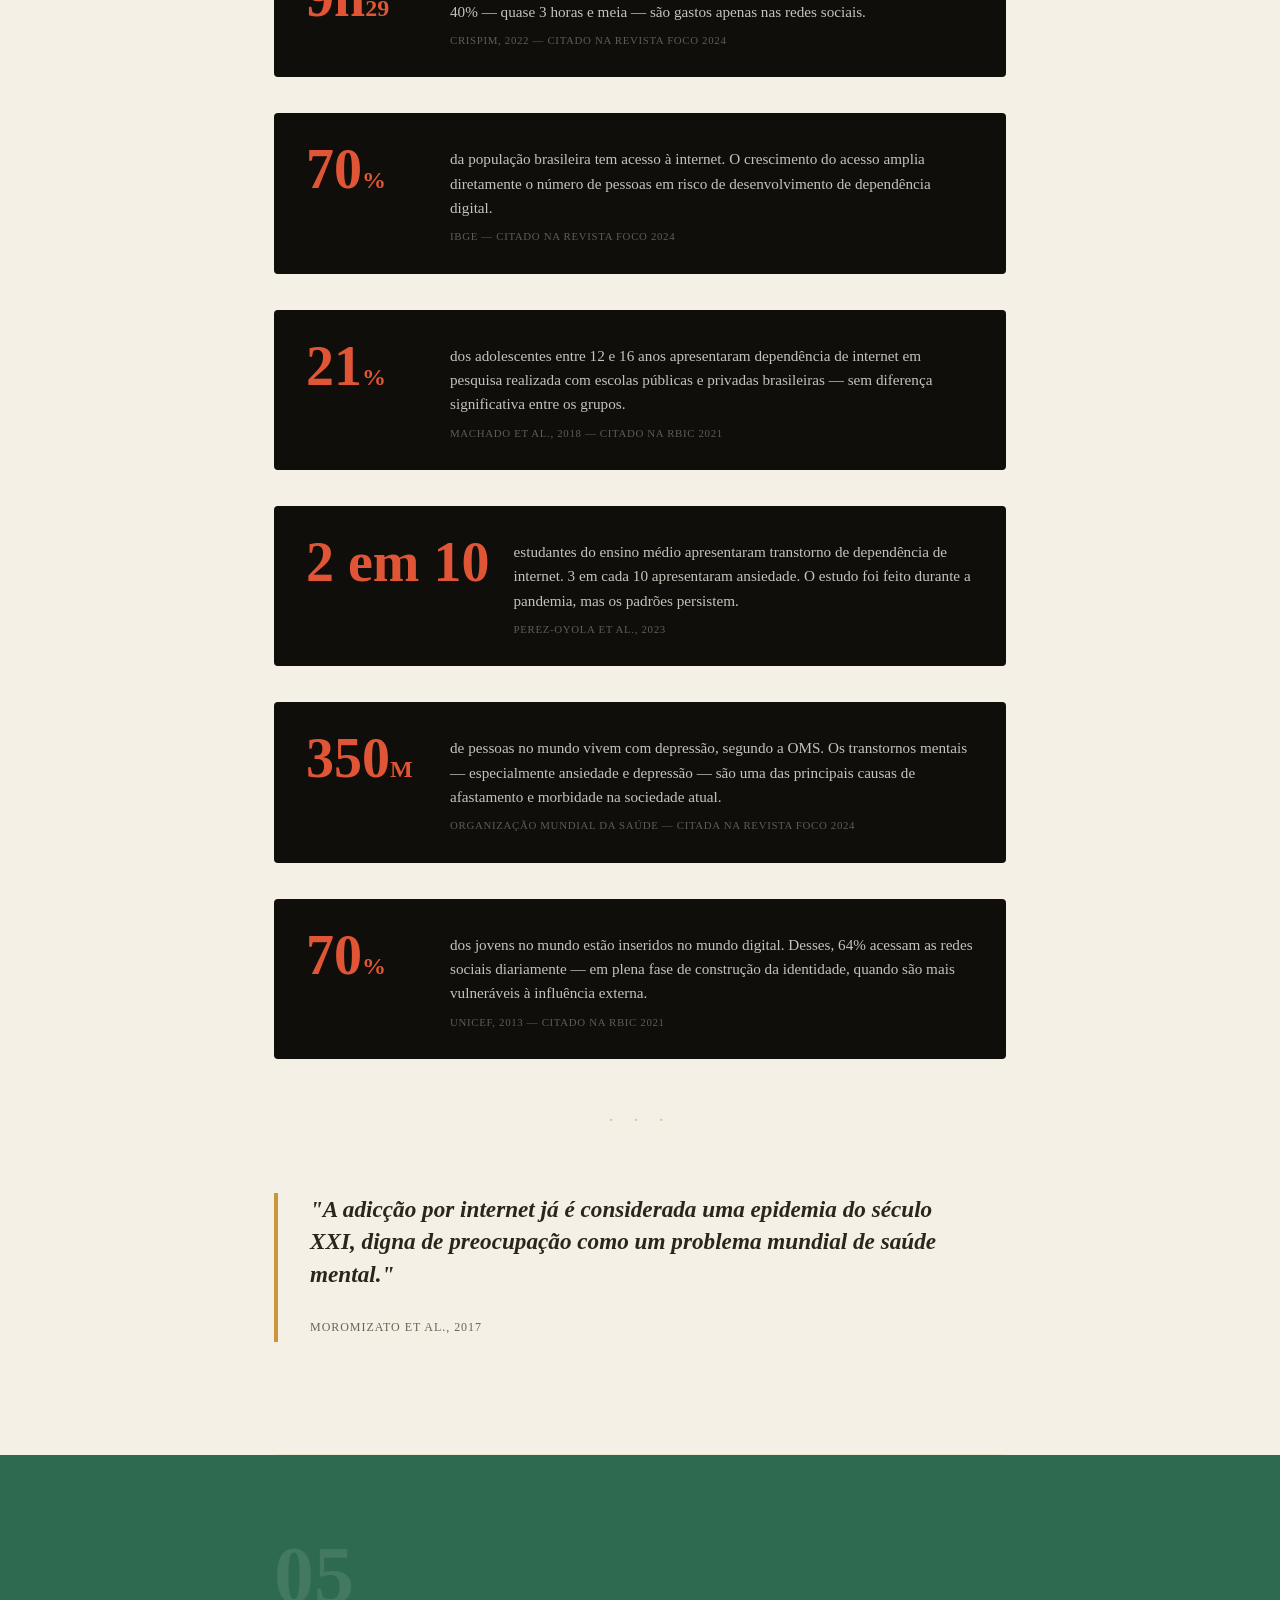
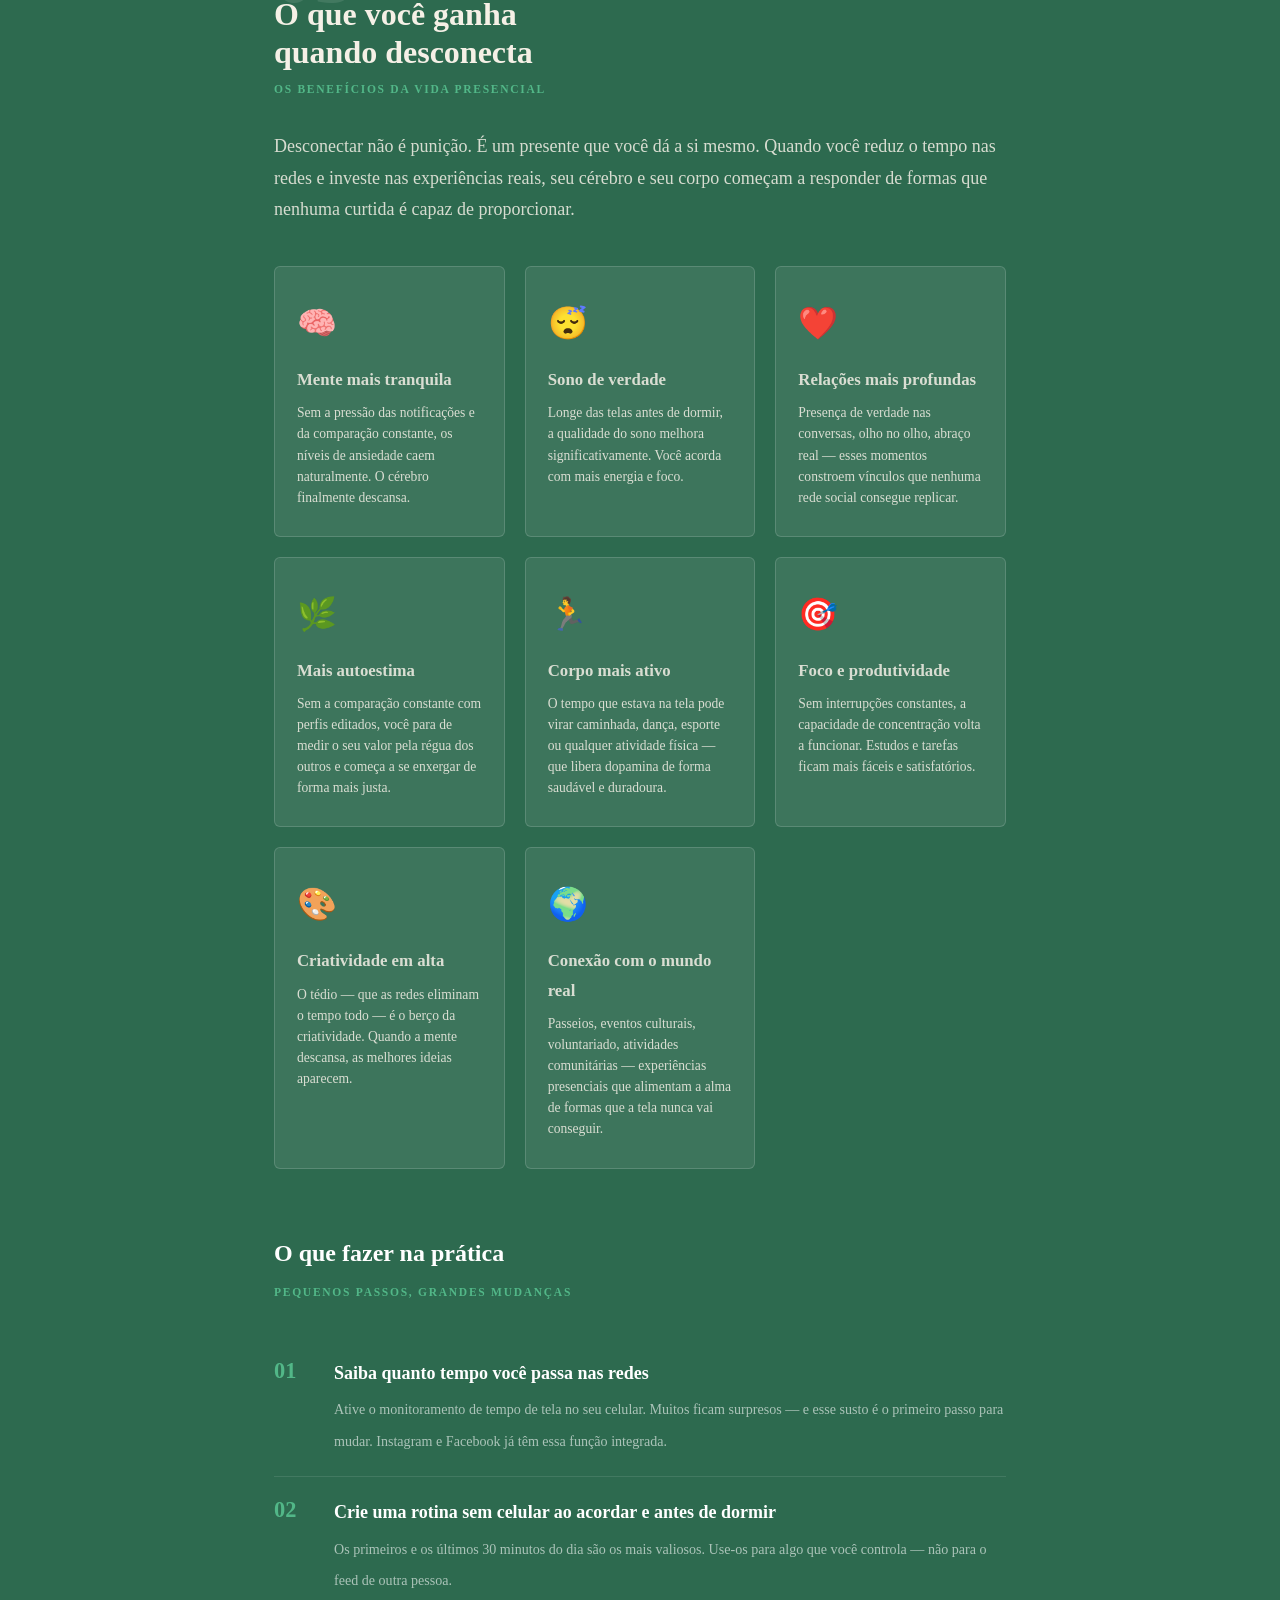
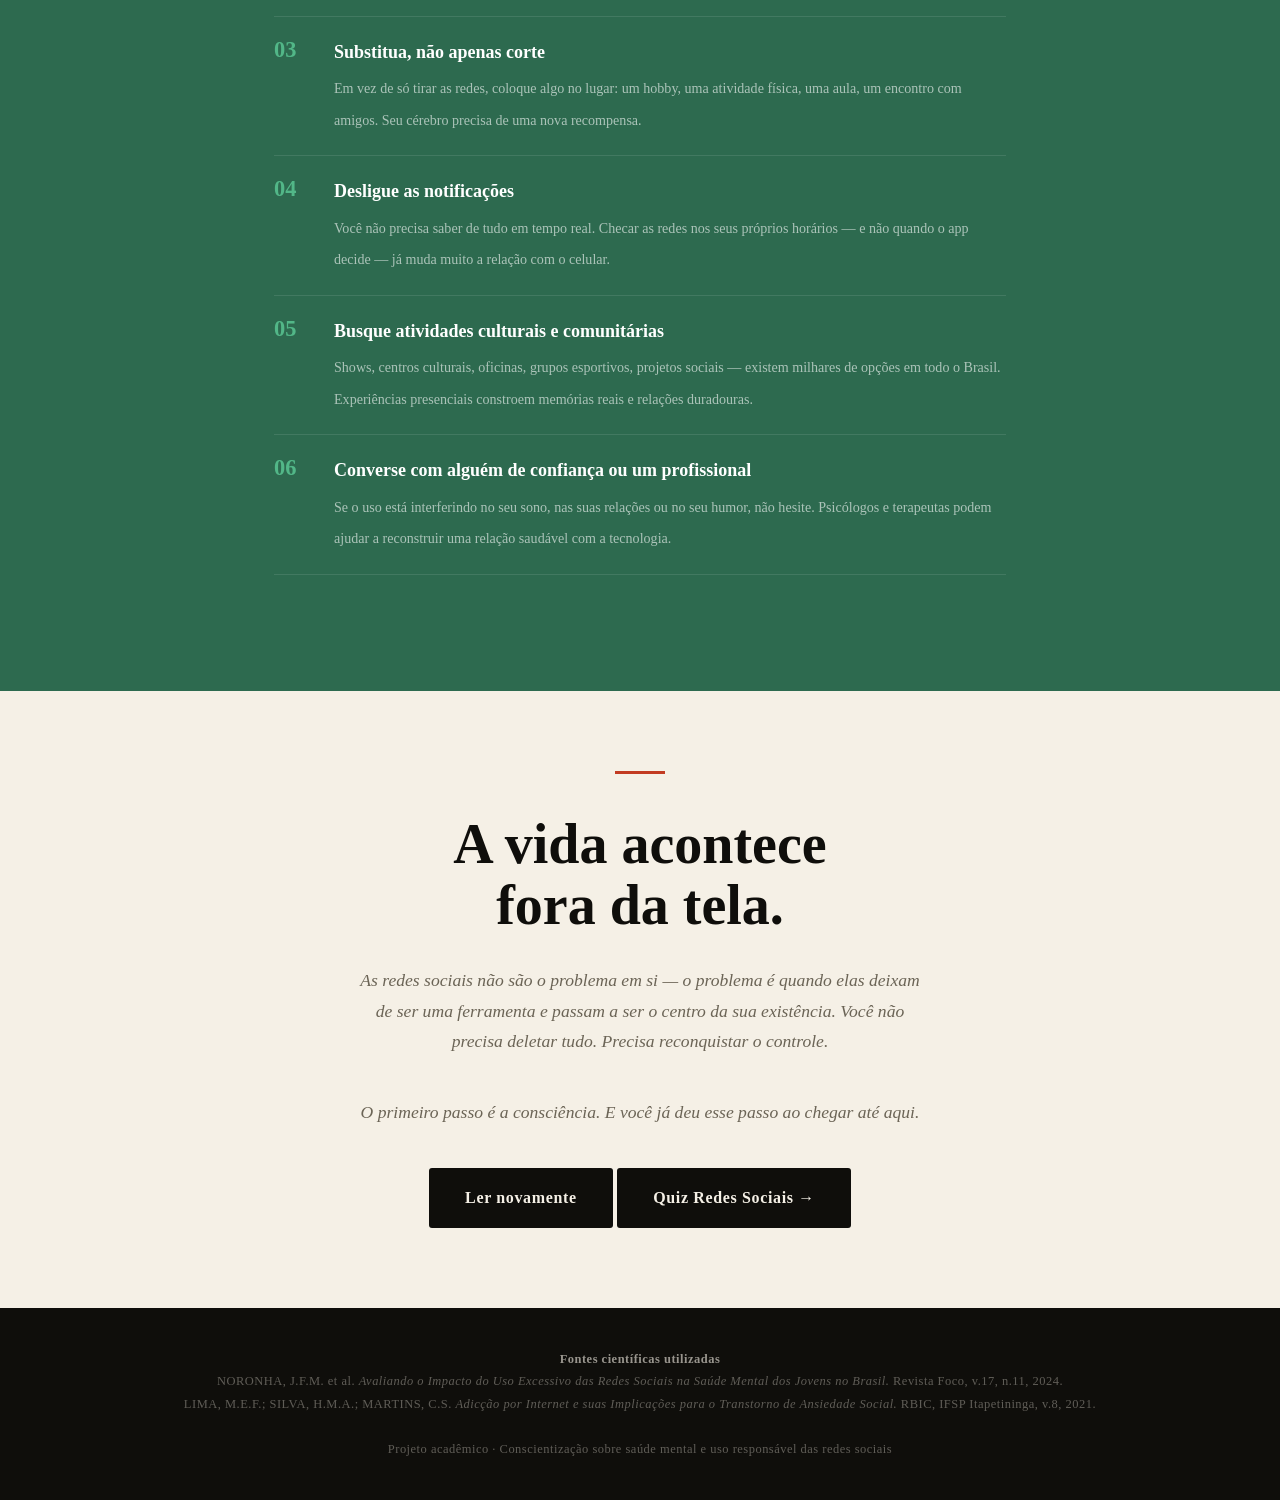
==== commit 36f786e9: "Rename artigo-redes-sociais.html to index.html" ====
--- a/index.html
+++ b/index.html
@@ -3,133 +3,935 @@
 <head>
   <meta charset="UTF-8" />
   <meta name="viewport" content="width=device-width, initial-scale=1.0" />
-  <title>Cultura Viva — Pontos de Cultura</title>
+  <title>Desconecte-se para Viver — O que as redes sociais estão fazendo com você</title>
   <link rel="preconnect" href="https://fonts.googleapis.com" />
   <link rel="preconnect" href="https://fonts.gstatic.com" crossorigin />
-  <link href="https://fonts.googleapis.com/css2?family=Syne:wght@400;600;700;800&family=DM+Sans:ital,wght@0,300;0,400;0,500;1,300&display=swap" rel="stylesheet" />
-  <link rel="stylesheet" href="style.css" />
+  <link href="https://fonts.googleapis.com/css2?family=Playfair+Display:ital,wght@0,700;0,900;1,700&family=Source+Serif+4:ital,wght@0,300;0,400;0,600;1,300;1,400&display=swap" rel="stylesheet" />
+  <style>
+    :root {
+      --preto:      #0f0e0b;
+      --creme:      #f5f0e6;
+      --creme2:     #ede7d4;
+      --vermelho:   #c23b22;
+      --vermelho2:  #e05535;
+      --dourado:    #c9963a;
+      --cinza:      #6b6456;
+      --verde-vida: #2d6a4f;
+      --verde-claro:#52b788;
+    }
+
+    * { box-sizing: border-box; margin: 0; padding: 0; }
+
+    html { scroll-behavior: smooth; }
+
+    body {
+      font-family: 'Source Serif 4', Georgia, serif;
+      background: var(--creme);
+      color: var(--preto);
+      font-size: 18px;
+      line-height: 1.75;
+    }
+
+    /* ── CAPA ── */
+    .capa {
+      background: var(--preto);
+      color: var(--creme);
+      min-height: 100vh;
+      display: flex;
+      flex-direction: column;
+      justify-content: center;
+      align-items: center;
+      text-align: center;
+      padding: 60px 32px;
+      position: relative;
+      overflow: hidden;
+    }
+
+    .capa::before {
+      content: '';
+      position: absolute;
+      inset: 0;
+      background:
+        radial-gradient(ellipse 70% 60% at 50% 50%, rgba(194,59,34,.18) 0%, transparent 70%),
+        url("data:image/svg+xml,%3Csvg xmlns='http://www.w3.org/2000/svg' width='400' height='400'%3E%3Cfilter id='n'%3E%3CfeTurbulence type='fractalNoise' baseFrequency='.7' numOctaves='4'/%3E%3C/filter%3E%3Crect width='400' height='400' filter='url(%23n)' opacity='.06'/%3E%3C/svg%3E");
+      background-size: cover, 400px 400px;
+      pointer-events: none;
+    }
+
+    /* Linha decorativa */
+    .capa::after {
+      content: '';
+      position: absolute;
+      bottom: 0;
+      left: 50%;
+      transform: translateX(-50%);
+      width: 1px;
+      height: 80px;
+      background: linear-gradient(to bottom, transparent, var(--dourado));
+    }
+
+    .capa__kicker {
+      font-family: 'Source Serif 4', serif;
+      font-size: .75rem;
+      font-weight: 600;
+      letter-spacing: .25em;
+      text-transform: uppercase;
+      color: var(--vermelho2);
+      margin-bottom: 28px;
+      position: relative;
+      z-index: 1;
+    }
+
+    .capa__titulo {
+      font-family: 'Playfair Display', Georgia, serif;
+      font-size: clamp(2.8rem, 8vw, 6rem);
+      font-weight: 900;
+      line-height: 1.04;
+      letter-spacing: -.02em;
+      position: relative;
+      z-index: 1;
+      max-width: 900px;
+    }
+
+    .capa__titulo em {
+      font-style: italic;
+      color: var(--vermelho2);
+    }
+
+    .capa__linha {
+      width: 60px;
+      height: 3px;
+      background: var(--dourado);
+      margin: 36px auto;
+      position: relative;
+      z-index: 1;
+    }
+
+    .capa__subtitulo {
+      font-size: 1.15rem;
+      font-weight: 300;
+      color: rgba(245,240,230,.75);
+      max-width: 600px;
+      position: relative;
+      z-index: 1;
+      font-style: italic;
+    }
+
+    .capa__fonte {
+      margin-top: 48px;
+      font-size: .72rem;
+      color: rgba(245,240,230,.35);
+      letter-spacing: .1em;
+      text-transform: uppercase;
+      position: relative;
+      z-index: 1;
+    }
+
+    /* ── NAVEGAÇÃO ── */
+    .nav-ancora {
+      background: var(--preto);
+      border-top: 1px solid rgba(255,255,255,.08);
+      padding: 16px 32px;
+      display: flex;
+      justify-content: center;
+      gap: 32px;
+      flex-wrap: wrap;
+      position: sticky;
+      top: 0;
+      z-index: 100;
+    }
+
+    .nav-ancora a {
+      color: rgba(245,240,230,.5);
+      text-decoration: none;
+      font-size: .72rem;
+      letter-spacing: .12em;
+      text-transform: uppercase;
+      font-weight: 600;
+      transition: color .2s;
+    }
+
+    .nav-ancora a:hover { color: var(--vermelho2); }
+
+    /* ── LAYOUT GERAL ── */
+    .artigo {
+      max-width: 780px;
+      margin: 0 auto;
+      padding: 0 24px;
+    }
+
+    /* ── INTRO ── */
+    .intro {
+      padding: 80px 0 60px;
+      border-bottom: 1px solid var(--creme2);
+    }
+
+    .intro__lead {
+      font-size: 1.35rem;
+      font-weight: 300;
+      font-style: italic;
+      color: var(--cinza);
+      line-height: 1.7;
+      padding-left: 24px;
+      border-left: 3px solid var(--vermelho);
+      margin-bottom: 32px;
+    }
+
+    .intro__corpo p { margin-bottom: 20px; }
+
+    /* ── SEÇÕES ── */
+    .secao {
+      padding: 64px 0;
+      border-bottom: 1px solid var(--creme2);
+    }
+
+    .secao__numero {
+      font-family: 'Playfair Display', serif;
+      font-size: 5rem;
+      font-weight: 900;
+      color: var(--creme2);
+      line-height: 1;
+      margin-bottom: -20px;
+      user-select: none;
+    }
+
+    .secao__titulo {
+      font-family: 'Playfair Display', serif;
+      font-size: 2rem;
+      font-weight: 700;
+      line-height: 1.2;
+      margin-bottom: 8px;
+      color: var(--preto);
+    }
+
+    .secao__titulo--vermelho { color: var(--vermelho); }
+
+    .secao__subtag {
+      font-size: .72rem;
+      font-weight: 600;
+      letter-spacing: .15em;
+      text-transform: uppercase;
+      color: var(--vermelho2);
+      margin-bottom: 32px;
+      display: block;
+    }
+
+    .secao p { margin-bottom: 20px; color: #2a261f; }
+
+    /* ── DADO NUMÉRICO ── */
+    .dado {
+      background: var(--preto);
+      color: var(--creme);
+      border-radius: 4px;
+      padding: 28px 32px;
+      margin: 36px 0;
+      display: flex;
+      align-items: flex-start;
+      gap: 24px;
+    }
+
+    .dado__numero {
+      font-family: 'Playfair Display', serif;
+      font-size: 3.5rem;
+      font-weight: 900;
+      color: var(--vermelho2);
+      line-height: 1;
+      flex-shrink: 0;
+      min-width: 120px;
+    }
+
+    .dado__texto {
+      font-size: .95rem;
+      font-weight: 300;
+      color: rgba(245,240,230,.8);
+      line-height: 1.6;
+      padding-top: 6px;
+    }
+
+    .dado__fonte {
+      font-size: .68rem;
+      color: rgba(245,240,230,.35);
+      display: block;
+      margin-top: 8px;
+      letter-spacing: .06em;
+      text-transform: uppercase;
+    }
+
+    /* ── LISTA DE DOENÇAS ── */
+    .doencas-grid {
+      display: grid;
+      grid-template-columns: repeat(auto-fill, minmax(200px, 1fr));
+      gap: 16px;
+      margin: 36px 0;
+    }
+
+    .doenca-card {
+      border: 1.5px solid var(--creme2);
+      border-radius: 4px;
+      padding: 20px;
+      transition: border-color .2s, transform .2s;
+    }
+
+    .doenca-card:hover {
+      border-color: var(--vermelho);
+      transform: translateY(-3px);
+    }
+
+    .doenca-card__icon { font-size: 1.8rem; margin-bottom: 10px; }
+
+    .doenca-card__nome {
+      font-family: 'Playfair Display', serif;
+      font-size: 1rem;
+      font-weight: 700;
+      margin-bottom: 6px;
+    }
+
+    .doenca-card__desc {
+      font-size: .82rem;
+      color: var(--cinza);
+      line-height: 1.5;
+    }
+
+    /* ── CITAÇÃO DESTAQUE ── */
+    .citacao {
+      margin: 48px 0;
+      padding: 0 32px;
+      border-left: 4px solid var(--dourado);
+    }
+
+    .citacao__texto {
+      font-family: 'Playfair Display', serif;
+      font-size: 1.45rem;
+      font-style: italic;
+      font-weight: 700;
+      line-height: 1.4;
+      color: var(--preto);
+      margin-bottom: 12px;
+    }
+
+    .citacao__autor {
+      font-size: .75rem;
+      color: var(--cinza);
+      letter-spacing: .08em;
+      text-transform: uppercase;
+    }
+
+    /* ── IMPACTOS LISTADOS ── */
+    .impacto-lista {
+      list-style: none;
+      margin: 32px 0;
+    }
+
+    .impacto-lista li {
+      display: flex;
+      align-items: flex-start;
+      gap: 16px;
+      padding: 18px 0;
+      border-bottom: 1px solid var(--creme2);
+      font-size: .97rem;
+    }
+
+    .impacto-lista li:last-child { border-bottom: none; }
+
+    .impacto-lista__icone {
+      width: 36px;
+      height: 36px;
+      border-radius: 50%;
+      background: rgba(194,59,34,.1);
+      display: flex;
+      align-items: center;
+      justify-content: center;
+      font-size: 1rem;
+      flex-shrink: 0;
+      margin-top: 2px;
+    }
+
+    .impacto-lista__corpo strong {
+      display: block;
+      font-weight: 600;
+      margin-bottom: 4px;
+      color: var(--preto);
+    }
+
+    .impacto-lista__corpo span {
+      color: var(--cinza);
+      font-size: .9rem;
+      line-height: 1.55;
+    }
+
+    /* ── SEÇÃO VIDA REAL (verde) ── */
+    .secao-vida {
+      background: var(--verde-vida);
+      color: var(--creme);
+      padding: 80px 0;
+    }
+
+    .secao-vida .artigo { padding-top: 0; padding-bottom: 0; }
+
+    .secao-vida .secao__numero { color: rgba(255,255,255,.1); }
+
+    .secao-vida .secao__titulo { color: var(--creme); }
+
+    .secao-vida .secao__subtag { color: var(--verde-claro); }
+
+    .secao-vida p { color: rgba(245,240,230,.85); }
+
+    .beneficio-grid {
+      display: grid;
+      grid-template-columns: repeat(auto-fill, minmax(220px, 1fr));
+      gap: 20px;
+      margin-top: 40px;
+    }
+
+    .beneficio-card {
+      background: rgba(255,255,255,.08);
+      border: 1px solid rgba(255,255,255,.15);
+      border-radius: 6px;
+      padding: 28px 22px;
+      transition: background .2s, transform .2s;
+    }
+
+    .beneficio-card:hover {
+      background: rgba(255,255,255,.14);
+      transform: translateY(-4px);
+    }
+
+    .beneficio-card__icon { font-size: 2rem; margin-bottom: 14px; }
+
+    .beneficio-card__titulo {
+      font-family: 'Playfair Display', serif;
+      font-size: 1.05rem;
+      font-weight: 700;
+      color: #fff;
+      margin-bottom: 8px;
+    }
+
+    .beneficio-card__desc {
+      font-size: .85rem;
+      color: rgba(255,255,255,.65);
+      line-height: 1.55;
+    }
+
+    /* ── DICAS PRÁTICAS ── */
+    .dicas {
+      counter-reset: dica;
+      list-style: none;
+      margin: 36px 0;
+    }
+
+    .dicas li {
+      counter-increment: dica;
+      display: flex;
+      gap: 20px;
+      align-items: flex-start;
+      padding: 20px 0;
+      border-bottom: 1px solid rgba(255,255,255,.1);
+    }
+
+    .dicas li::before {
+      content: counter(dica, decimal-leading-zero);
+      font-family: 'Playfair Display', serif;
+      font-size: 1.4rem;
+      font-weight: 900;
+      color: var(--verde-claro);
+      flex-shrink: 0;
+      min-width: 40px;
+      line-height: 1.2;
+    }
+
+    .dicas__corpo strong {
+      display: block;
+      font-weight: 600;
+      margin-bottom: 4px;
+      color: #fff;
+    }
+
+    .dicas__corpo span {
+      font-size: .88rem;
+      color: rgba(255,255,255,.6);
+      line-height: 1.55;
+    }
+
+    /* ── CONCLUSÃO ── */
+    .conclusao {
+      padding: 80px 0;
+      text-align: center;
+    }
+
+    .conclusao__titulo {
+      font-family: 'Playfair Display', serif;
+      font-size: clamp(2rem, 5vw, 3.5rem);
+      font-weight: 900;
+      line-height: 1.1;
+      margin-bottom: 28px;
+    }
+
+    .conclusao__texto {
+      font-size: 1.1rem;
+      color: var(--cinza);
+      max-width: 580px;
+      margin: 0 auto 40px;
+      font-style: italic;
+    }
+
+    .conclusao__linha {
+      width: 50px;
+      height: 3px;
+      background: var(--vermelho);
+      margin: 0 auto 40px;
+    }
+
+    .cta {
+      display: inline-block;
+      background: var(--preto);
+      color: var(--creme);
+      font-family: 'Playfair Display', serif;
+      font-weight: 700;
+      font-size: 1rem;
+      padding: 16px 36px;
+      border-radius: 3px;
+      text-decoration: none;
+      letter-spacing: .04em;
+      transition: background .2s, transform .2s;
+    }
+
+    .cta:hover {
+      background: var(--vermelho);
+      transform: translateY(-2px);
+    }
+
+    /* ── RODAPÉ ── */
+    .rodape {
+      background: var(--preto);
+      color: rgba(245,240,230,.35);
+      text-align: center;
+      padding: 40px 24px;
+      font-size: .78rem;
+      line-height: 1.8;
+      letter-spacing: .04em;
+    }
+
+    .rodape strong { color: rgba(245,240,230,.6); }
+
+    /* ── SEPARADOR ── */
+    .sep {
+      text-align: center;
+      color: var(--dourado);
+      font-size: 1.2rem;
+      letter-spacing: .4em;
+      padding: 8px 0;
+      opacity: .5;
+    }
+
+    /* ── RESPONSIVO ── */
+    @media (max-width: 640px) {
+      .dado { flex-direction: column; gap: 12px; }
+      .dado__numero { font-size: 2.8rem; min-width: auto; }
+      .nav-ancora { gap: 16px; }
+      .nav-ancora a { font-size: .65rem; }
+    }
+
+    /* ── ANIMAÇÕES ── */
+    @keyframes fadeUp {
+      from { opacity: 0; transform: translateY(20px); }
+      to   { opacity: 1; transform: translateY(0); }
+    }
+
+    .capa__kicker  { animation: fadeUp .6s ease .2s both; }
+    .capa__titulo  { animation: fadeUp .6s ease .4s both; }
+    .capa__linha   { animation: fadeUp .6s ease .6s both; }
+    .capa__subtitulo { animation: fadeUp .6s ease .8s both; }
+    .capa__fonte   { animation: fadeUp .6s ease 1s both; }
+  </style>
 </head>
 <body>
 
-  <!-- ══════════════════ HERO ══════════════════ -->
-   
-  <header class="hero">
-    <div class="hero__noise"></div>
-    <div class="hero__content">
-      <div class="hero__badge">Rede Cultura Viva · Brasil</div>
-      <h1 class="hero__title">
-        Encontre sua<br />
-        <em>atividade cultural</em>
-      </h1>
-      <p class="hero__subtitle">
-        Mais de 7 mil pontos de cultura espalhados pelo Brasil.
-        Filtre por localização e descubra o que acontece perto de você.
-      </p>
-      <a href="#explorar" class="hero__cta">Explorar atividades ↓</a>
-      <a href="Guia-Detox-Digital1.0.pdf" class="hero__cta" target="_blank" rel="noopener noreferrer">
-    Acessar Guia de Detox Digital →
-</a>
-    </div>
-    <div class="hero__stats">
-      <div class="stat">
-        <span class="stat__num" id="stat-total">7257</span>
-        <span class="stat__label">Pontos de Cultura</span>
-      </div>
-      <div class="stat">
-        <span class="stat__num">34</span>
-        <span class="stat__label">Estados</span>
-      </div>
-      <div class="stat">
-        <span class="stat__num" id="stat-municipios">—</span>
-        <span class="stat__label">Municípios</span>
-      </div>
-    </div>
-  </header>
-
-  <!-- ══════════════════ FILTROS ══════════════════ -->
-  <section id="explorar" class="filtros-section">
-    <div class="container">
-      <h2 class="section-title">Filtrar atividades</h2>
-
-      <div class="filtros-grid">
-
-        <!-- Busca livre -->
-        <div class="filtro-grupo filtro-grupo--wide">
-          <label class="filtro-label" for="busca">Buscar por nome</label>
-          <div class="input-icon">
-            <svg xmlns="http://www.w3.org/2000/svg" width="18" height="18" fill="none" viewBox="0 0 24 24" stroke="currentColor" stroke-width="2"><circle cx="11" cy="11" r="8"/><path stroke-linecap="round" d="M21 21l-4.35-4.35"/></svg>
-            <input type="text" id="busca" class="filtro-input" placeholder="Nome do projeto ou entidade..." />
-          </div>
-        </div>
-
-        <!-- Estado -->
-        <div class="filtro-grupo">
-          <label class="filtro-label" for="filtro-estado">Estado</label>
-          <select id="filtro-estado" class="filtro-select">
-            <option value="">Todos os estados</option>
-          </select>
-        </div>
-
-        <!-- Município -->
-        <div class="filtro-grupo">
-          <label class="filtro-label" for="filtro-municipio">Município</label>
-          <select id="filtro-municipio" class="filtro-select" disabled>
-            <option value="">Selecione um estado primeiro</option>
-          </select>
-        </div>
-
-        <!-- Área -->
-        <div class="filtro-grupo">
-          <label class="filtro-label" for="filtro-area">Área / Tema</label>
-          <select id="filtro-area" class="filtro-select">
-            <option value="">Todas as áreas</option>
-          </select>
-        </div>
-
-        <!-- Botão limpar -->
-        <div class="filtro-grupo filtro-grupo--action">
-          <button id="btn-limpar" class="btn-limpar">✕ Limpar filtros</button>
-        </div>
-
-      </div>
-
-      <!-- Contador de resultados -->
-      <div class="resultado-info" id="resultado-info">
-        <span id="resultado-count">Carregando...</span>
-      </div>
+<!-- ══════════════ CAPA ══════════════ -->
+<section class="capa">
+  <p class="capa__kicker">Conscientização · Saúde Mental · Vida Real</p>
+  <h1 class="capa__titulo">O que as redes sociais<br>estão fazendo com <em>você</em></h1>
+  <div class="capa__linha"></div>
+  <p class="capa__subtitulo">Um olhar honesto sobre os impactos do uso excessivo das redes sociais na saúde mental de jovens e adultos no Brasil</p>
+  <p class="capa__fonte">Baseado em revisões científicas · Revista Foco 2024 · Rev. Brasileira de Iniciação Científica 2021</p>
+</section>
+
+<!-- ══════════════ NAV ══════════════ -->
+<nav class="nav-ancora">
+  <a href="#problema">O Problema</a>
+  <a href="#impactos">Impactos</a>
+  <a href="#doencas">Transtornos</a>
+  <a href="#numeros">Números</a>
+  <a href="#vida-real">Vida Real</a>
+  <a href="#dicas">O que fazer</a>
+</nav>
+
+<article class="artigo">
+
+  <!-- ══════════════ INTRO ══════════════ -->
+  <section class="intro">
+    <p class="intro__lead">
+      Você sabe exatamente quantas horas passou nas redes sociais hoje? A maioria das pessoas não sabe. E é justamente aí que o problema começa.
+    </p>
+    <div class="intro__corpo">
+      <p>As redes sociais nasceram com uma promessa bonita: conectar pessoas. E em muitos aspectos, cumpriram essa promessa. Mas existe um lado que ninguém mostra nos stories: o peso silencioso que esse uso excessivo causa na cabeça e no corpo de quem está sempre conectado.</p>
+      <p>Este artigo reúne os principais achados de pesquisas científicas realizadas no Brasil e no mundo para mostrar, de forma simples e direta, o que acontece com quem passa horas mergulhado nas redes — e o que muda quando a gente escolhe desconectar.</p>
     </div>
   </section>
 
-  <!-- ══════════════════ LISTA DE CARDS ══════════════════ -->
-  <main class="container" id="lista-container">
-    <div class="cards-grid" id="cards-grid">
-      <!-- Cards injetados via JS -->
-      <div class="loading-state">
-        <div class="spinner"></div>
-        <p>Carregando pontos de cultura…</p>
-      </div>
-    </div>
-
-    <!-- Paginação -->
-    <div class="paginacao" id="paginacao"></div>
-  </main>
-
-  <!-- ══════════════════ MODAL DE DETALHES ══════════════════ -->
-  <div class="modal-overlay" id="modal-overlay" role="dialog" aria-modal="true" aria-labelledby="modal-nome">
-    <div class="modal">
-      <button class="modal__close" id="modal-close" aria-label="Fechar">✕</button>
-      <div class="modal__body" id="modal-body"></div>
-    </div>
+  <!-- ══════════════ O PROBLEMA ══════════════ -->
+  <section class="secao" id="problema">
+    <div class="secao__numero">01</div>
+    <h2 class="secao__titulo secao__titulo--vermelho">A armadilha que a gente não vê</h2>
+    <span class="secao__subtag">O uso e o vício</span>
+
+    <p>Existe uma linha muito tênue entre usar as redes sociais por hábito e ser controlado por elas. Quando você sente aquela coceira de pegar o celular toda vez que fica parado por dois minutos, quando acorda e o primeiro gesto é desbloquear a tela — esse é o sinal de que as redes já fazem parte do seu sistema de recompensa, da mesma forma que o açúcar ou qualquer outro vício.</p>
+
+    <div class="dado">
+      <div class="dado__numero">134<span style="font-size:1.5rem">M</span></div>
+      <div class="dado__texto">
+        de brasileiros usam a internet pelo celular. As ferramentas mais acessadas são exatamente as redes sociais e aplicativos de mensagens.
+        <span class="dado__fonte">Brunelli, 2019 — citado na Revista Foco 2024</span>
+      </div>
+    </div>
+
+    <p>E não é só questão de tempo gasto. O problema real é o que acontece dentro da nossa cabeça enquanto ficamos conectados: comparação constante, busca por curtidas, medo de perder algo, ansiedade por respostas. Tudo isso ativa e esgota o nosso sistema nervoso sem que a gente perceba.</p>
+
+    <div class="dado">
+      <div class="dado__numero">86<span style="font-size:1.5rem">%</span></div>
+      <div class="dado__texto">
+        dos jovens brasileiros estão conectados à internet, o que equivale a 24,3 milhões de usuários nessa faixa etária — e o número cresce a cada ano.
+        <span class="dado__fonte">De Silva Junior, 2022 — citado na Revista Foco 2024</span>
+      </div>
+    </div>
+
+    <p>Os pesquisadores chamam esse uso descontrolado de "Adicção por Internet": uma preocupação intensa com as redes, uso compulsivo, incapacidade de gerenciar o tempo online e afastamento gradual das relações presenciais. E ela já é considerada um dos novos transtornos psiquiátricos do século XXI.</p>
+  </section>
+
+  <!-- ══════════════ IMPACTOS ══════════════ -->
+  <section class="secao" id="impactos">
+    <div class="secao__numero">02</div>
+    <h2 class="secao__titulo">O que o uso excessivo<br>faz com você</h2>
+    <span class="secao__subtag">Impactos comprovados</span>
+
+    <p>Não estamos falando de suposições. As pesquisas são claras: quanto mais tempo alguém passa dependente das redes sociais, mais a sua saúde mental se deteriora. Veja os principais impactos identificados pelos estudos:</p>
+
+    <ul class="impacto-lista">
+      <li>
+        <div class="impacto-lista__icone">😔</div>
+        <div class="impacto-lista__corpo">
+          <strong>Baixa autoestima</strong>
+          <span>Quem usa muito as redes tende a se comparar constantemente com versões editadas e idealizadas da vida dos outros. O resultado é uma sensação crescente de que a sua própria vida é insuficiente.</span>
+        </div>
+      </li>
+      <li>
+        <div class="impacto-lista__icone">😰</div>
+        <div class="impacto-lista__corpo">
+          <strong>Ansiedade que não para</strong>
+          <span>A espera por respostas, a pressão por estar sempre disponível e o medo de perder alguma novidade criam um estado permanente de alerta. O cérebro nunca descansa de verdade.</span>
+        </div>
+      </li>
+      <li>
+        <div class="impacto-lista__icone">😶</div>
+        <div class="impacto-lista__corpo">
+          <strong>Solidão mesmo estando "conectado"</strong>
+          <span>Relacionamentos superficiais online não substituem o contato humano real. Muitos estudos mostram que quem mais usa redes sociais paradoxalmente se sente mais só.</span>
+        </div>
+      </li>
+      <li>
+        <div class="impacto-lista__icone">🌙</div>
+        <div class="impacto-lista__corpo">
+          <strong>Sono destruído</strong>
+          <span>A luz das telas e o estímulo mental das notificações interferem diretamente na produção de melatonina. O resultado: dificuldade para dormir, noites mal dormidas e cansaço crônico.</span>
+        </div>
+      </li>
+      <li>
+        <div class="impacto-lista__icone">🎓</div>
+        <div class="impacto-lista__corpo">
+          <strong>Queda no desempenho</strong>
+          <span>A concentração fica prejudicada. Estudos mostram piora no rendimento acadêmico e profissional diretamente ligada ao tempo excessivo nas redes sociais.</span>
+        </div>
+      </li>
+      <li>
+        <div class="impacto-lista__icone">🤝</div>
+        <div class="impacto-lista__corpo">
+          <strong>Afastamento das pessoas reais</strong>
+          <span>O tempo que antes seria dedicado à família, amigos e atividades físicas vai sendo consumido pela tela. As relações presenciais enfraquecem aos poucos, quase sem que a pessoa perceba.</span>
+        </div>
+      </li>
+      <li>
+        <div class="impacto-lista__icone">😡</div>
+        <div class="impacto-lista__corpo">
+          <strong>Irritabilidade e comportamento agressivo</strong>
+          <span>Pesquisas associam o uso excessivo ao aumento da hostilidade, impulsividade e comportamento compulsivo — especialmente quando o acesso às redes é interrompido.</span>
+        </div>
+      </li>
+      <li>
+        <div class="impacto-lista__icone">🍔</div>
+        <div class="impacto-lista__corpo">
+          <strong>Mudanças no corpo e na alimentação</strong>
+          <span>O tempo nas telas reduz a prática de atividade física, afeta os hábitos alimentares e, em mulheres jovens, está associado a uma relação mais negativa com a imagem corporal.</span>
+        </div>
+      </li>
+    </ul>
+
+    <div class="citacao">
+      <p class="citacao__texto">"Indivíduos altamente dependentes de redes sociais tendem a ter menor autoestima e satisfação com a vida do que aqueles que as usam de forma moderada."</p>
+      <span class="citacao__autor">Revisão sistemática — Revista Foco, 2024</span>
+    </div>
+  </section>
+
+  <!-- ══════════════ TRANSTORNOS ══════════════ -->
+  <section class="secao" id="doencas">
+    <div class="secao__numero">03</div>
+    <h2 class="secao__titulo">Transtornos que o uso<br>excessivo pode causar</h2>
+    <span class="secao__subtag">O que os médicos dizem</span>
+
+    <p>Além dos efeitos do dia a dia, o uso descontrolado das redes sociais está diretamente ligado ao desenvolvimento de transtornos mentais reconhecidos pela ciência. Os três mais comuns são:</p>
+
+    <div class="dado">
+      <div class="dado__numero" style="color: var(--vermelho2); font-size:2.8rem;">Ansiedade</div>
+      <div class="dado__texto">
+        A ansiedade patológica causada pelas redes vai muito além do nervosismo normal. Ela interfere no trabalho, nos relacionamentos e na qualidade de vida. No Brasil, o uso excessivo da internet está diretamente associado ao aumento de casos.
+        <span class="dado__fonte">Perez-Oyola et al., 2023 — 3 em cada 10 estudantes apresentaram ansiedade associada ao uso problemático</span>
+      </div>
+    </div>
+
+    <div class="dado">
+      <div class="dado__numero" style="color: var(--vermelho2); font-size:2.8rem;">Depressão</div>
+      <div class="dado__texto">
+        A comparação constante, o isolamento e o ciclo de recompensa das curtidas alimentam quadros depressivos. A depressão é atualmente a maior causa de afastamento de jovens em todo o mundo.
+        <span class="dado__fonte">OMS — ao menos 350 milhões de pessoas vivem com depressão globalmente. Pesquisa Nacional de Saúde 2013: prevalência de 7,6% na população adulta brasileira.</span>
+      </div>
+    </div>
+
+    <div class="dado">
+      <div class="dado__numero" style="color: var(--vermelho2); font-size:2.5rem;">Cyberbullying</div>
+      <div class="dado__texto">
+        A violência online causa os mesmos danos que o bullying presencial: queda na autoestima, humilhação, medo e desmotivação. Em casos extremos, está diretamente relacionada a comportamentos autodestrutivos.
+        <span class="dado__fonte">Ribeiro et al., 2021 — estudo italiano com adolescentes confirmou que o uso problemático de redes é um dos principais impulsionadores do cyberbullying.</span>
+      </div>
+    </div>
+
+    <p>Além desses três, os estudos identificaram outros transtornos menos conhecidos mas cada vez mais comuns:</p>
+
+    <div class="doencas-grid">
+      <div class="doenca-card">
+        <div class="doenca-card__icon">📳</div>
+        <p class="doenca-card__nome">Nomophobia</p>
+        <p class="doenca-card__desc">Ansiedade intensa ao ficar sem acesso ao celular ou internet, mesmo por pouco tempo.</p>
+      </div>
+      <div class="doenca-card">
+        <div class="doenca-card__icon">🌀</div>
+        <p class="doenca-card__nome">Síndrome do Toque Fantasma</p>
+        <p class="doenca-card__desc">O cérebro passa a "sentir" o celular vibrando mesmo quando isso não aconteceu.</p>
+      </div>
+      <div class="doenca-card">
+        <div class="doenca-card__icon">🤳</div>
+        <p class="doenca-card__nome">Narcisismo Digital</p>
+        <p class="doenca-card__desc">Obsessão com a própria imagem nas redes, selfies excessivas e preocupação extrema com a aparência online.</p>
+      </div>
+      <div class="doenca-card">
+        <div class="doenca-card__icon">🌑</div>
+        <p class="doenca-card__nome">Isolamento Social</p>
+        <p class="doenca-card__desc">O mundo virtual substitui o presencial. A pessoa troca o dia pela noite e perde a conexão com a vida real.</p>
+      </div>
+      <div class="doenca-card">
+        <div class="doenca-card__icon">😮</div>
+        <p class="doenca-card__nome">FOMO</p>
+        <p class="doenca-card__desc">Fear of Missing Out — o medo de estar perdendo algo importante nas redes gera ansiedade e compulsão por checagem constante.</p>
+      </div>
+      <div class="doenca-card">
+        <div class="doenca-card__icon">🛑</div>
+        <p class="doenca-card__nome">Dep. de Internet</p>
+        <p class="doenca-card__desc">Uso compulsivo que interfere no trabalho, nos estudos e nas relações pessoais. Já reconhecido como transtorno psiquiátrico.</p>
+      </div>
+    </div>
+  </section>
+
+  <!-- ══════════════ NÚMEROS ══════════════ -->
+  <section class="secao" id="numeros">
+    <div class="secao__numero">04</div>
+    <h2 class="secao__titulo">Os números que<br>ninguém mostra</h2>
+    <span class="secao__subtag">Dados que falam por si</span>
+
+    <p>Às vezes, uma estatística diz mais do que muitas palavras. Veja o retrato real do uso das redes sociais no Brasil e no mundo:</p>
+
+    <div class="dado">
+      <div class="dado__numero">9h<span style="font-size:1.5rem">29</span></div>
+      <div class="dado__texto">
+        O Brasil é o 2º país do mundo que mais passa tempo por dia na internet. Desse total, 40% — quase 3 horas e meia — são gastos apenas nas redes sociais.
+        <span class="dado__fonte">CRISPIM, 2022 — citado na Revista Foco 2024</span>
+      </div>
+    </div>
+
+    <div class="dado">
+      <div class="dado__numero">70<span style="font-size:1.5rem">%</span></div>
+      <div class="dado__texto">
+        da população brasileira tem acesso à internet. O crescimento do acesso amplia diretamente o número de pessoas em risco de desenvolvimento de dependência digital.
+        <span class="dado__fonte">IBGE — citado na Revista Foco 2024</span>
+      </div>
+    </div>
+
+    <div class="dado">
+      <div class="dado__numero">21<span style="font-size:1.5rem">%</span></div>
+      <div class="dado__texto">
+        dos adolescentes entre 12 e 16 anos apresentaram dependência de internet em pesquisa realizada com escolas públicas e privadas brasileiras — sem diferença significativa entre os grupos.
+        <span class="dado__fonte">Machado et al., 2018 — citado na RBIC 2021</span>
+      </div>
+    </div>
+
+    <div class="dado">
+      <div class="dado__numero">2 em 10</div>
+      <div class="dado__texto">
+        estudantes do ensino médio apresentaram transtorno de dependência de internet. 3 em cada 10 apresentaram ansiedade. O estudo foi feito durante a pandemia, mas os padrões persistem.
+        <span class="dado__fonte">Perez-Oyola et al., 2023</span>
+      </div>
+    </div>
+
+    <div class="dado">
+      <div class="dado__numero">350<span style="font-size:1.5rem">M</span></div>
+      <div class="dado__texto">
+        de pessoas no mundo vivem com depressão, segundo a OMS. Os transtornos mentais — especialmente ansiedade e depressão — são uma das principais causas de afastamento e morbidade na sociedade atual.
+        <span class="dado__fonte">Organização Mundial da Saúde — citada na Revista Foco 2024</span>
+      </div>
+    </div>
+
+    <div class="dado">
+      <div class="dado__numero">70<span style="font-size:1.5rem">%</span></div>
+      <div class="dado__texto">
+        dos jovens no mundo estão inseridos no mundo digital. Desses, 64% acessam as redes sociais diariamente — em plena fase de construção da identidade, quando são mais vulneráveis à influência externa.
+        <span class="dado__fonte">UNICEF, 2013 — citado na RBIC 2021</span>
+      </div>
+    </div>
+
+    <div class="sep">· · ·</div>
+
+    <div class="citacao">
+      <p class="citacao__texto">"A adicção por internet já é considerada uma epidemia do século XXI, digna de preocupação como um problema mundial de saúde mental."</p>
+      <span class="citacao__autor">Moromizato et al., 2017</span>
+    </div>
+  </section>
+
+</article>
+
+<!-- ══════════════ VIDA REAL ══════════════ -->
+<section class="secao-vida" id="vida-real">
+  <div class="artigo">
+    <div class="secao__numero">05</div>
+    <h2 class="secao__titulo">O que você ganha<br>quando desconecta</h2>
+    <span class="secao__subtag">Os benefícios da vida presencial</span>
+
+    <p>Desconectar não é punição. É um presente que você dá a si mesmo. Quando você reduz o tempo nas redes e investe nas experiências reais, seu cérebro e seu corpo começam a responder de formas que nenhuma curtida é capaz de proporcionar.</p>
+
+    <div class="beneficio-grid">
+      <div class="beneficio-card">
+        <div class="beneficio-card__icon">🧠</div>
+        <p class="beneficio-card__titulo">Mente mais tranquila</p>
+        <p class="beneficio-card__desc">Sem a pressão das notificações e da comparação constante, os níveis de ansiedade caem naturalmente. O cérebro finalmente descansa.</p>
+      </div>
+      <div class="beneficio-card">
+        <div class="beneficio-card__icon">😴</div>
+        <p class="beneficio-card__titulo">Sono de verdade</p>
+        <p class="beneficio-card__desc">Longe das telas antes de dormir, a qualidade do sono melhora significativamente. Você acorda com mais energia e foco.</p>
+      </div>
+      <div class="beneficio-card">
+        <div class="beneficio-card__icon">❤️</div>
+        <p class="beneficio-card__titulo">Relações mais profundas</p>
+        <p class="beneficio-card__desc">Presença de verdade nas conversas, olho no olho, abraço real — esses momentos constroem vínculos que nenhuma rede social consegue replicar.</p>
+      </div>
+      <div class="beneficio-card">
+        <div class="beneficio-card__icon">🌿</div>
+        <p class="beneficio-card__titulo">Mais autoestima</p>
+        <p class="beneficio-card__desc">Sem a comparação constante com perfis editados, você para de medir o seu valor pela régua dos outros e começa a se enxergar de forma mais justa.</p>
+      </div>
+      <div class="beneficio-card">
+        <div class="beneficio-card__icon">🏃</div>
+        <p class="beneficio-card__titulo">Corpo mais ativo</p>
+        <p class="beneficio-card__desc">O tempo que estava na tela pode virar caminhada, dança, esporte ou qualquer atividade física — que libera dopamina de forma saudável e duradoura.</p>
+      </div>
+      <div class="beneficio-card">
+        <div class="beneficio-card__icon">🎯</div>
+        <p class="beneficio-card__titulo">Foco e produtividade</p>
+        <p class="beneficio-card__desc">Sem interrupções constantes, a capacidade de concentração volta a funcionar. Estudos e tarefas ficam mais fáceis e satisfatórios.</p>
+      </div>
+      <div class="beneficio-card">
+        <div class="beneficio-card__icon">🎨</div>
+        <p class="beneficio-card__titulo">Criatividade em alta</p>
+        <p class="beneficio-card__desc">O tédio — que as redes eliminam o tempo todo — é o berço da criatividade. Quando a mente descansa, as melhores ideias aparecem.</p>
+      </div>
+      <div class="beneficio-card">
+        <div class="beneficio-card__icon">🌍</div>
+        <p class="beneficio-card__titulo">Conexão com o mundo real</p>
+        <p class="beneficio-card__desc">Passeios, eventos culturais, voluntariado, atividades comunitárias — experiências presenciais que alimentam a alma de formas que a tela nunca vai conseguir.</p>
+      </div>
+    </div>
+
+    <br /><br />
+
+    <h3 style="font-family:'Playfair Display',serif; font-size:1.5rem; color:#fff; margin-bottom:8px;">O que fazer na prática</h3>
+    <span class="secao__subtag">Pequenos passos, grandes mudanças</span>
+
+    <ol class="dicas" id="dicas">
+      <li>
+        <div class="dicas__corpo">
+          <strong>Saiba quanto tempo você passa nas redes</strong>
+          <span>Ative o monitoramento de tempo de tela no seu celular. Muitos ficam surpresos — e esse susto é o primeiro passo para mudar. Instagram e Facebook já têm essa função integrada.</span>
+        </div>
+      </li>
+      <li>
+        <div class="dicas__corpo">
+          <strong>Crie uma rotina sem celular ao acordar e antes de dormir</strong>
+          <span>Os primeiros e os últimos 30 minutos do dia são os mais valiosos. Use-os para algo que você controla — não para o feed de outra pessoa.</span>
+        </div>
+      </li>
+      <li>
+        <div class="dicas__corpo">
+          <strong>Substitua, não apenas corte</strong>
+          <span>Em vez de só tirar as redes, coloque algo no lugar: um hobby, uma atividade física, uma aula, um encontro com amigos. Seu cérebro precisa de uma nova recompensa.</span>
+        </div>
+      </li>
+      <li>
+        <div class="dicas__corpo">
+          <strong>Desligue as notificações</strong>
+          <span>Você não precisa saber de tudo em tempo real. Checar as redes nos seus próprios horários — e não quando o app decide — já muda muito a relação com o celular.</span>
+        </div>
+      </li>
+      <li>
+        <div class="dicas__corpo">
+          <strong>Busque atividades culturais e comunitárias</strong>
+          <span>Shows, centros culturais, oficinas, grupos esportivos, projetos sociais — existem milhares de opções em todo o Brasil. Experiências presenciais constroem memórias reais e relações duradouras.</span>
+        </div>
+      </li>
+      <li>
+        <div class="dicas__corpo">
+          <strong>Converse com alguém de confiança ou um profissional</strong>
+          <span>Se o uso está interferindo no seu sono, nas suas relações ou no seu humor, não hesite. Psicólogos e terapeutas podem ajudar a reconstruir uma relação saudável com a tecnologia.</span>
+        </div>
+      </li>
+    </ol>
   </div>
-
-  <!-- ══════════════════ RODAPÉ ══════════════════ -->
-  <footer class="rodape">
-    <div class="container">
-      <p>Dados: <strong>Rede Cultura Viva</strong> — Ministério da Cultura · Brasil</p>
-      <p class="rodape__aviso">Projeto acadêmico · Promoção de saúde mental e cultura presencial</p>
-    </div>
-  </footer>
-
-  <script src="app.js"></script>
+</section>
+
+<!-- ══════════════ CONCLUSÃO ══════════════ -->
+<article class="artigo">
+  <section class="conclusao">
+    <div class="conclusao__linha"></div>
+    <h2 class="conclusao__titulo">A vida acontece<br>fora da tela.</h2>
+    <p class="conclusao__texto">As redes sociais não são o problema em si — o problema é quando elas deixam de ser uma ferramenta e passam a ser o centro da sua existência. Você não precisa deletar tudo. Precisa reconquistar o controle.</p>
+    <p class="conclusao__texto">O primeiro passo é a consciência. E você já deu esse passo ao chegar até aqui.</p>
+    <a class="cta" href="#problema">Ler novamente</a>
+    <a href="quiz-redes-sociais1.html" class="cta">Quiz Redes Sociais →</a>
+  </section>
+</article>
+
+<!-- ══════════════ RODAPÉ ══════════════ -->
+<footer class="rodape">
+  <p><strong>Fontes científicas utilizadas</strong></p>
+  <p>NORONHA, J.F.M. et al. <em>Avaliando o Impacto do Uso Excessivo das Redes Sociais na Saúde Mental dos Jovens no Brasil.</em> Revista Foco, v.17, n.11, 2024.</p>
+  <p>LIMA, M.E.F.; SILVA, H.M.A.; MARTINS, C.S. <em>Adicção por Internet e suas Implicações para o Transtorno de Ansiedade Social.</em> RBIC, IFSP Itapetininga, v.8, 2021.</p>
+  <br />
+  <p>Projeto acadêmico · Conscientização sobre saúde mental e uso responsável das redes sociais</p>
+</footer>
+
 </body>
 </html>
